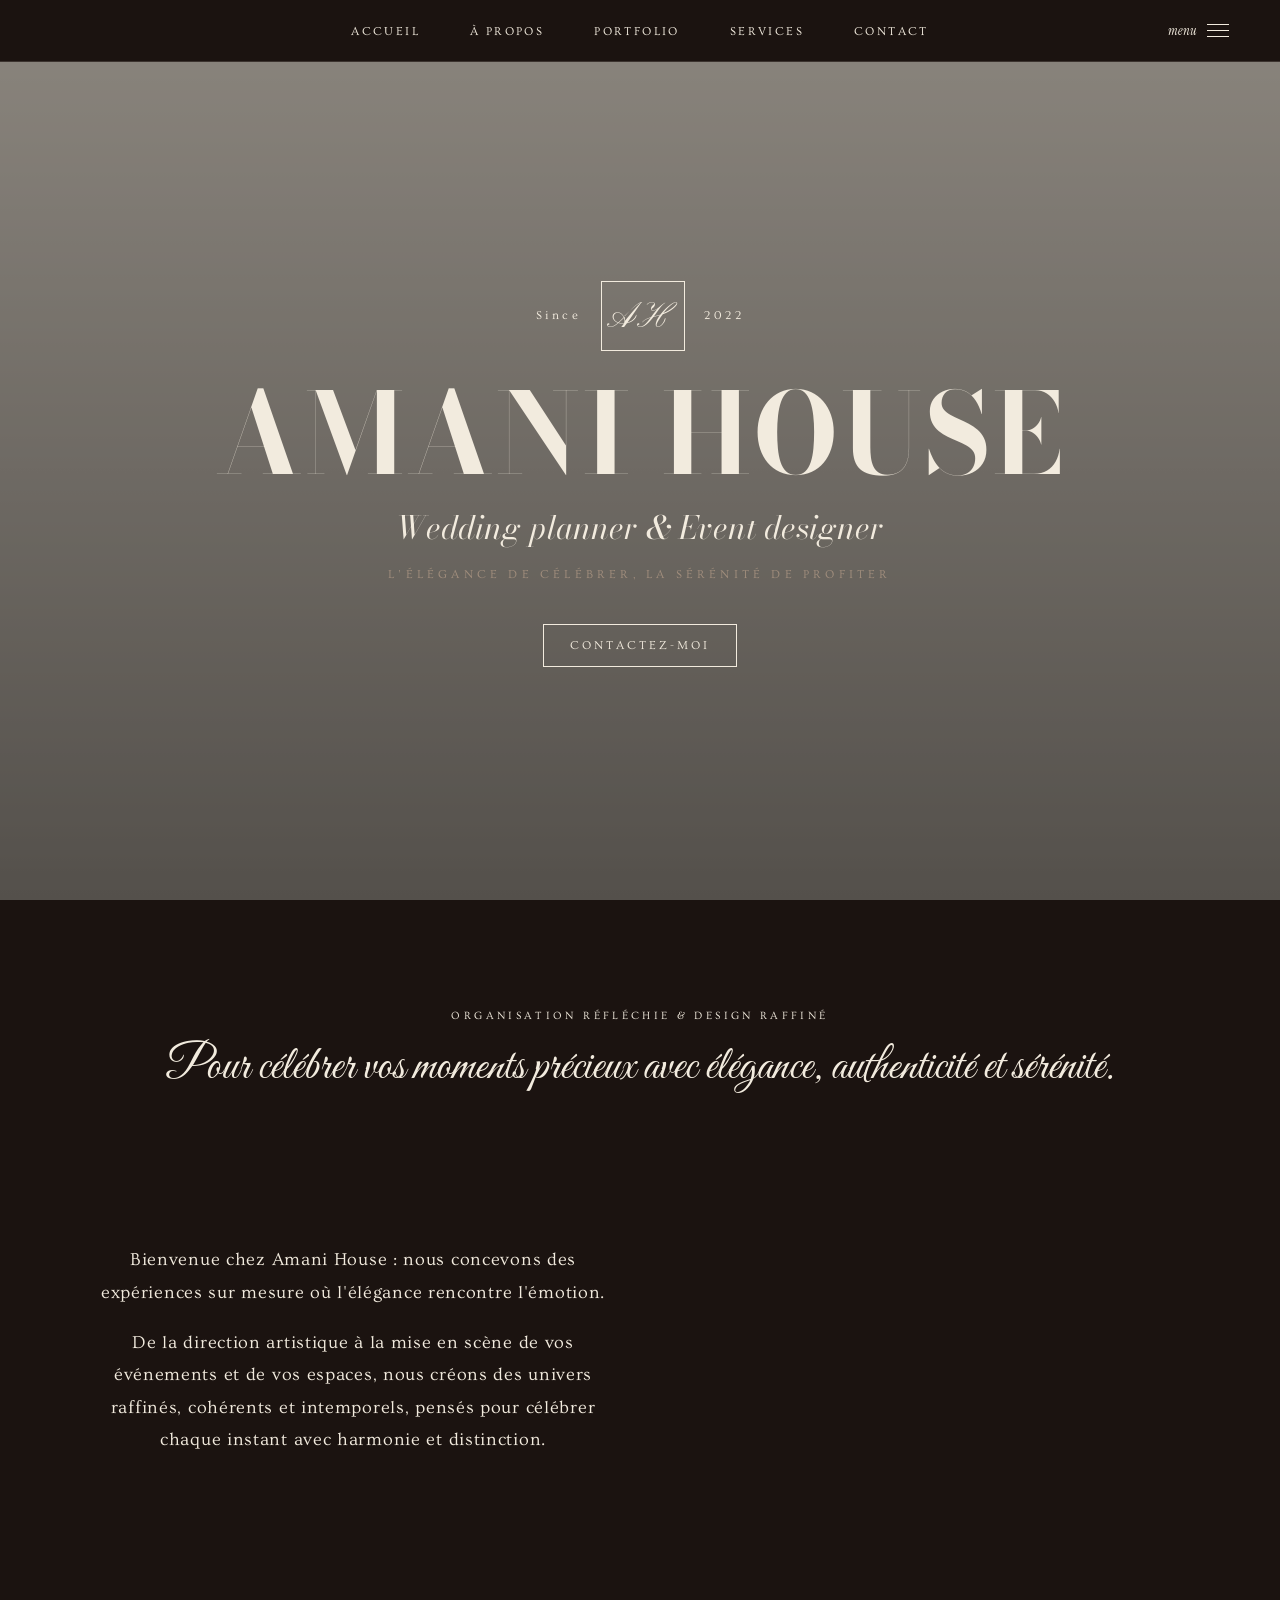
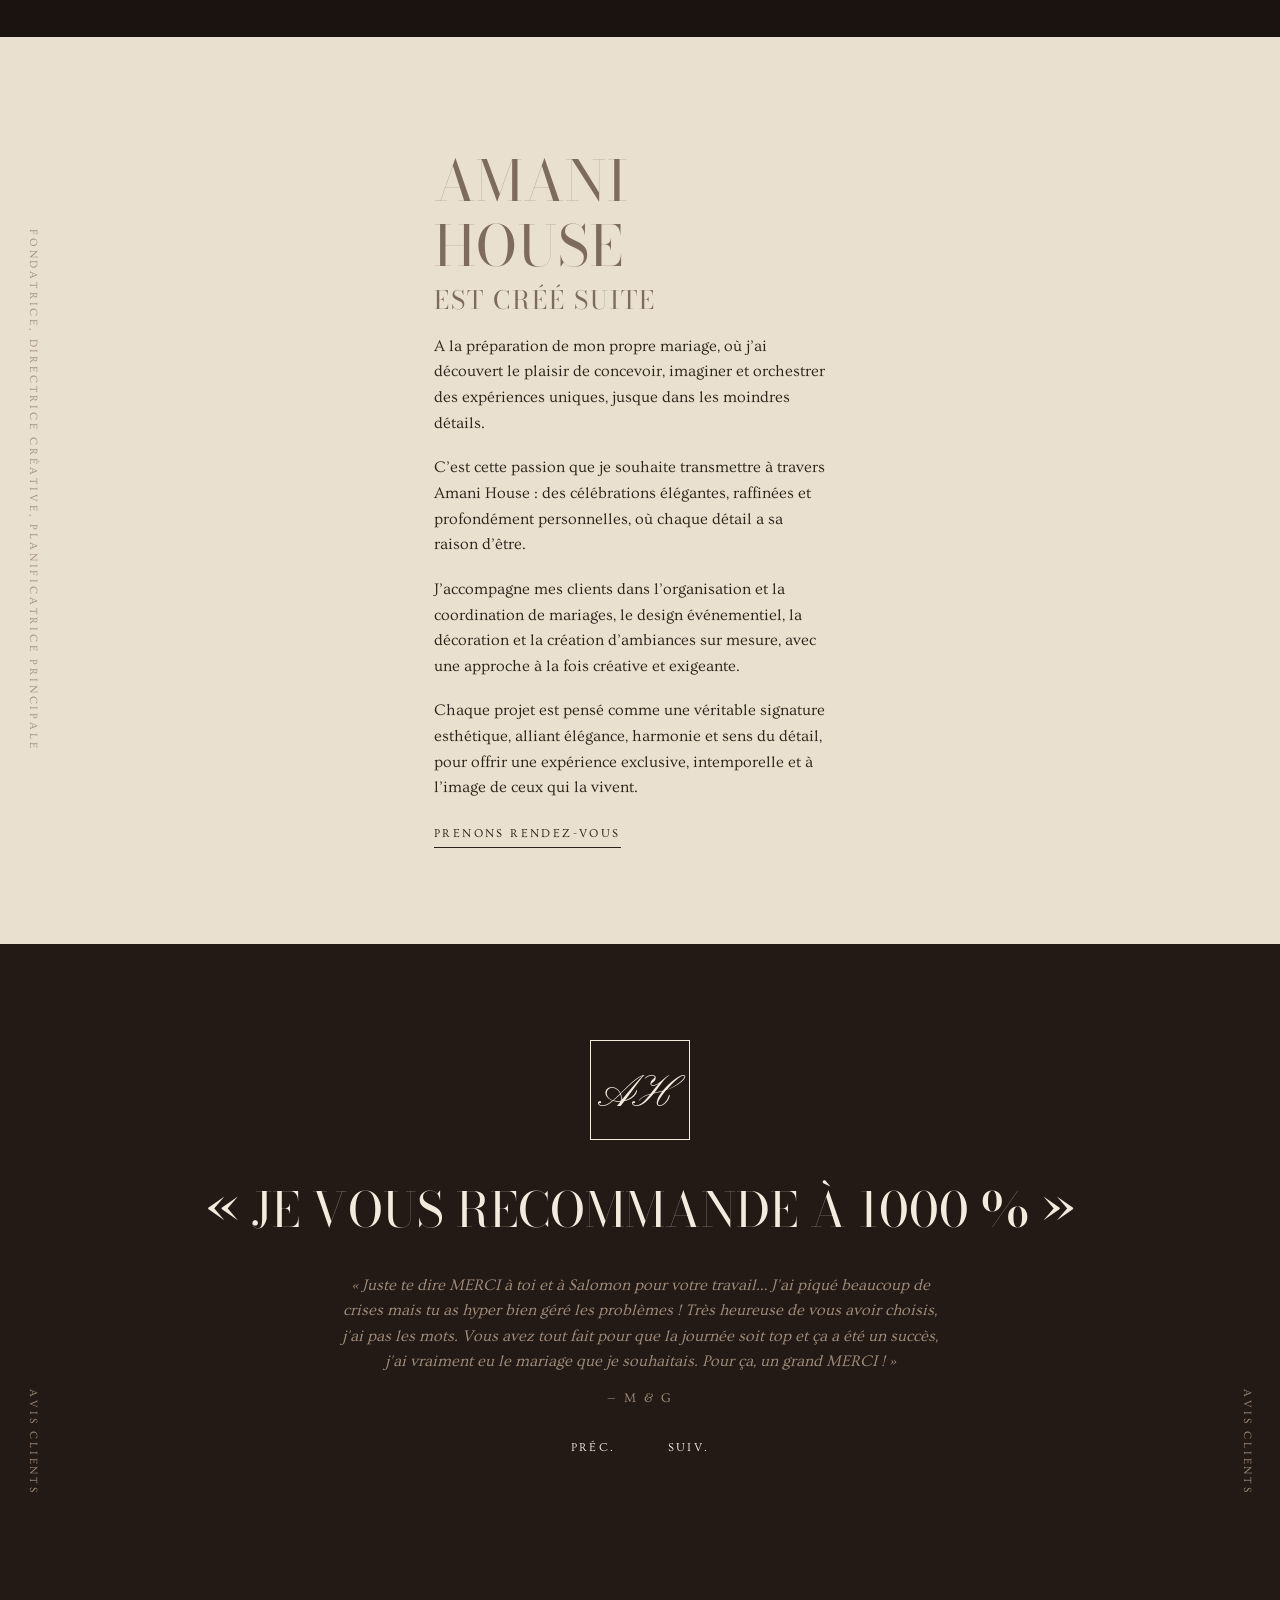
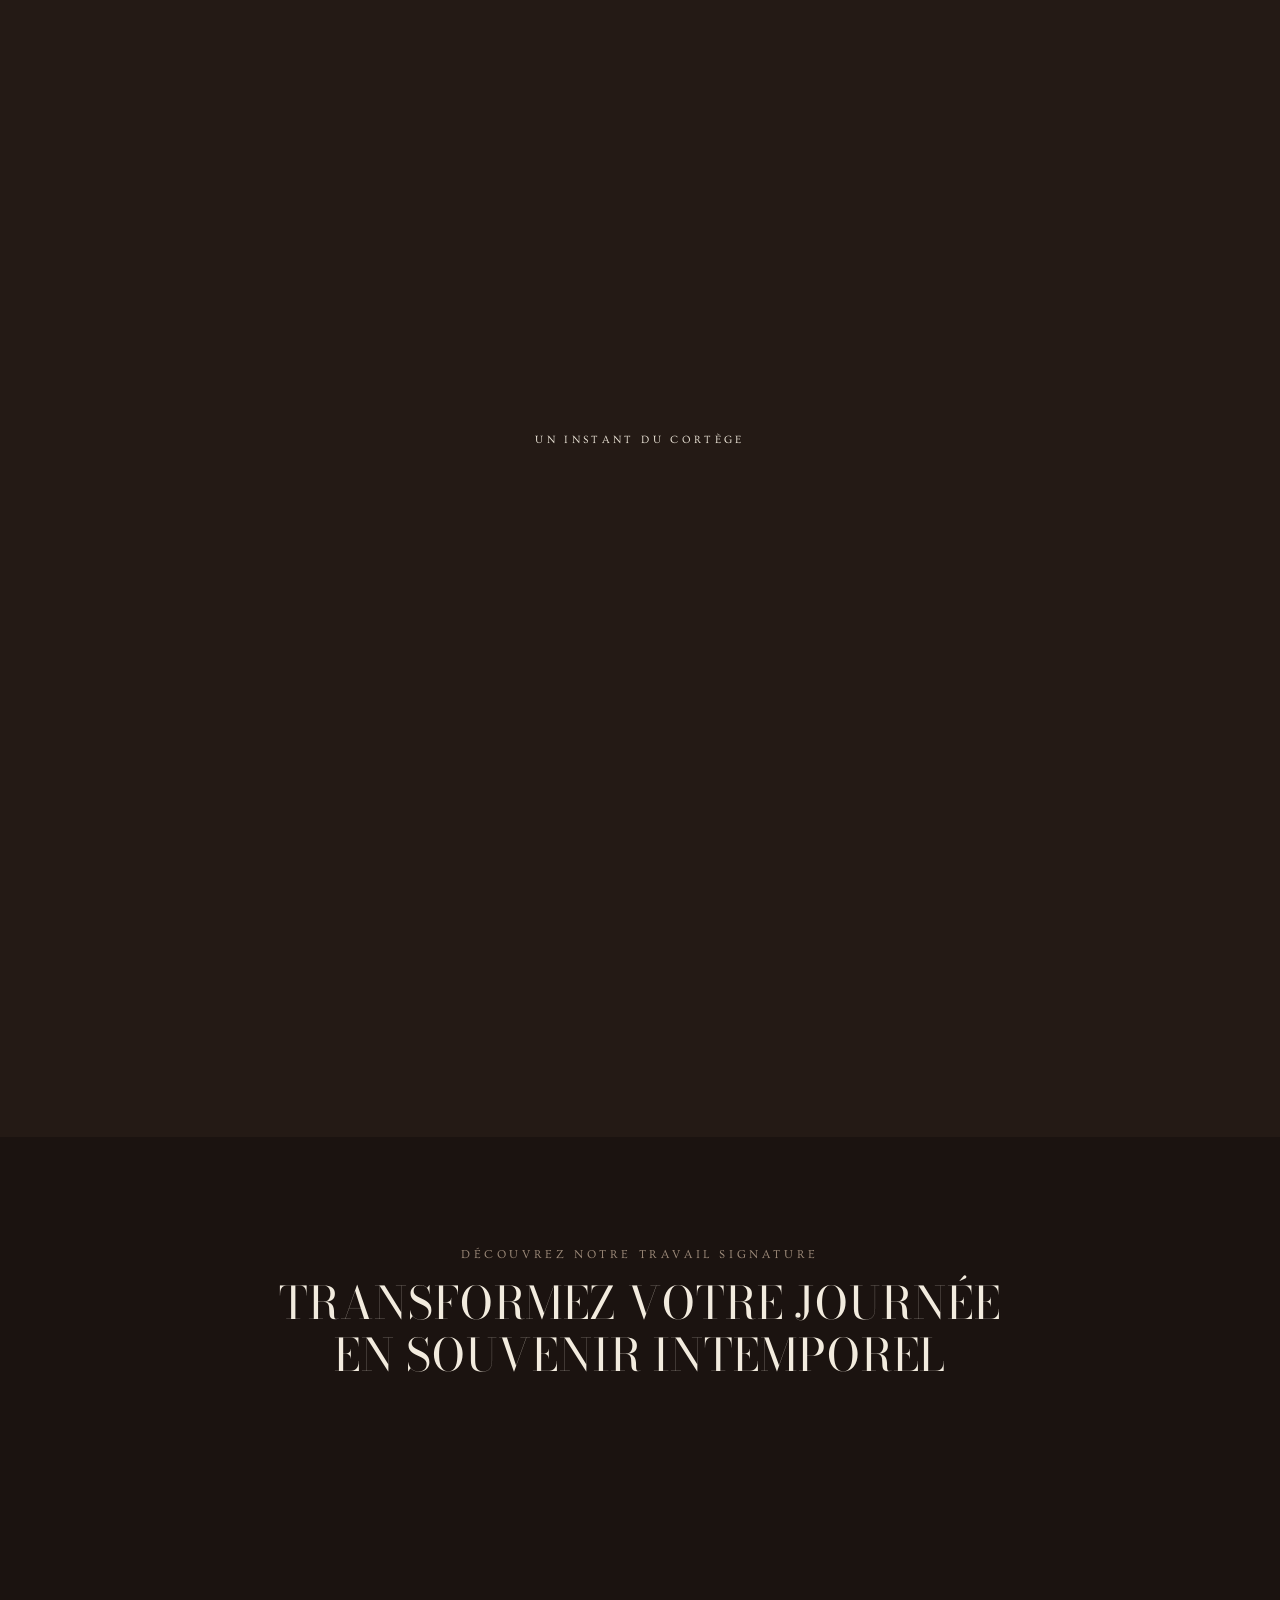
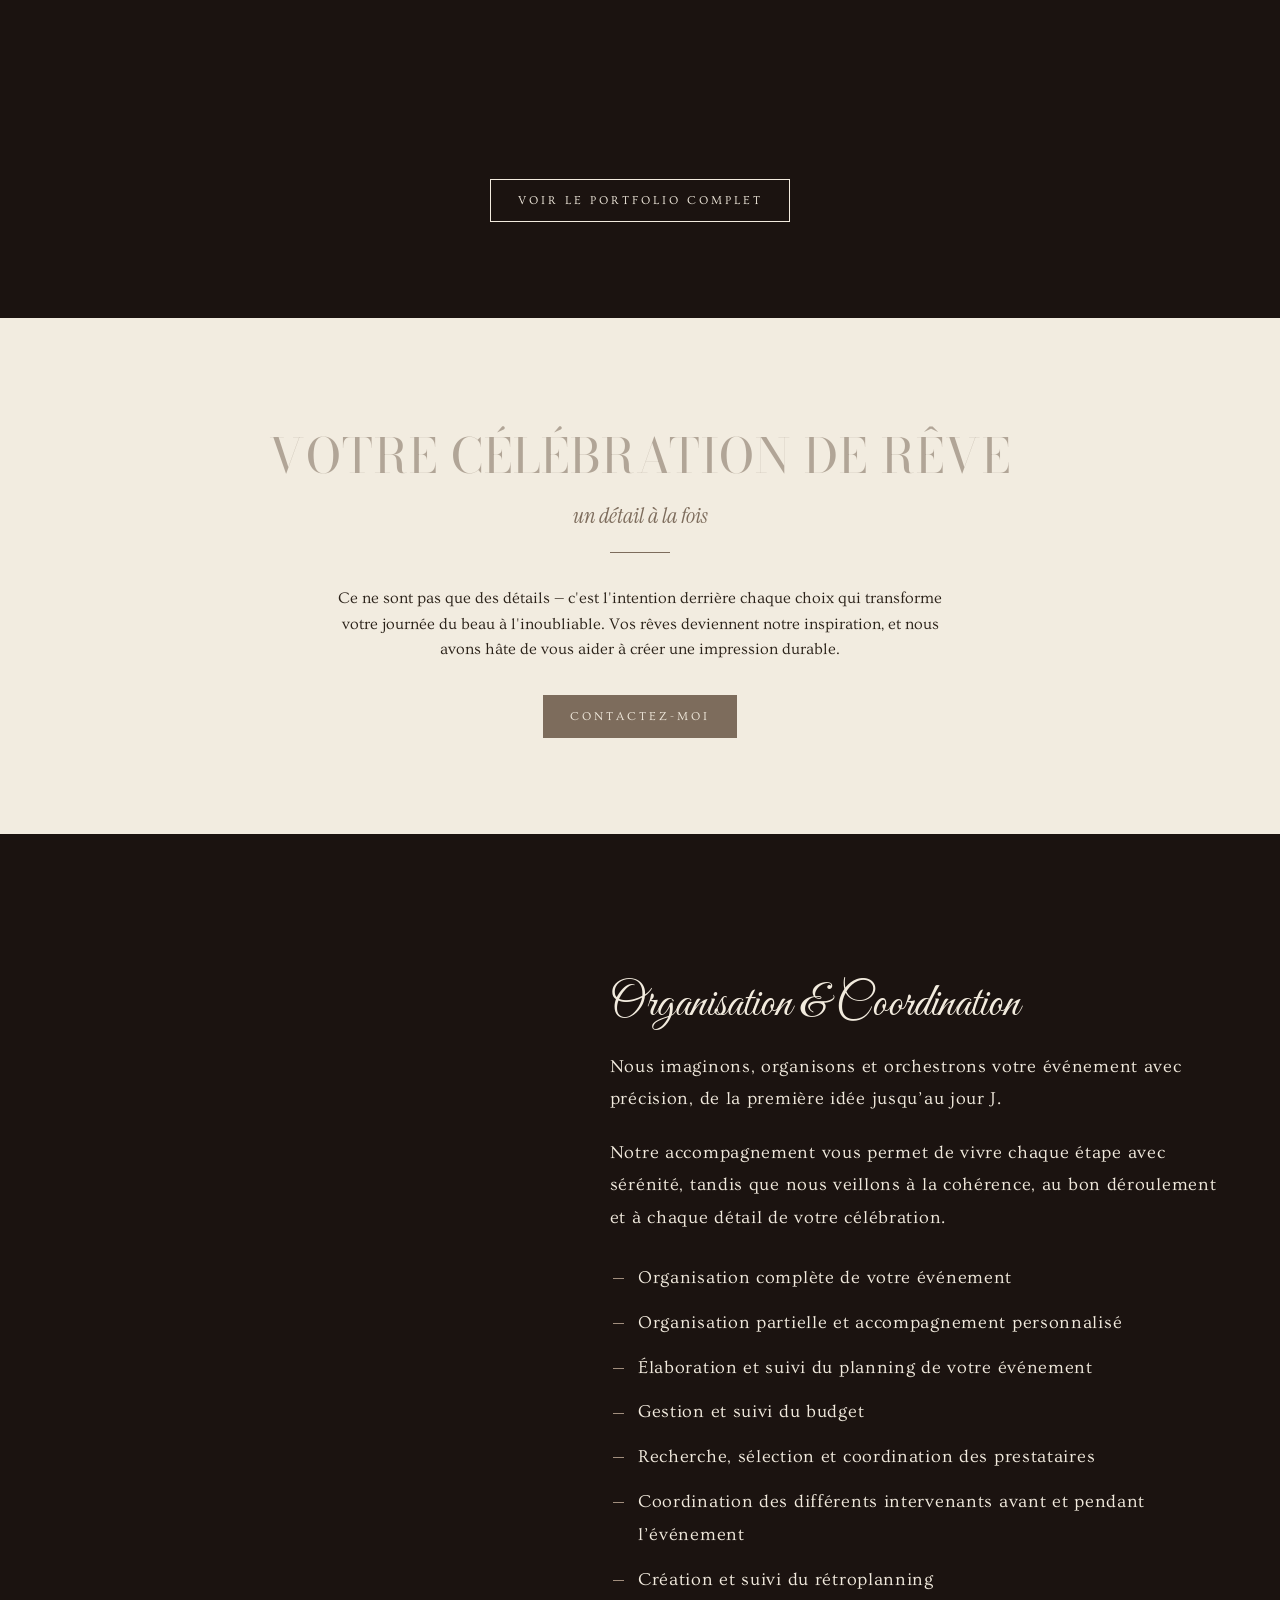
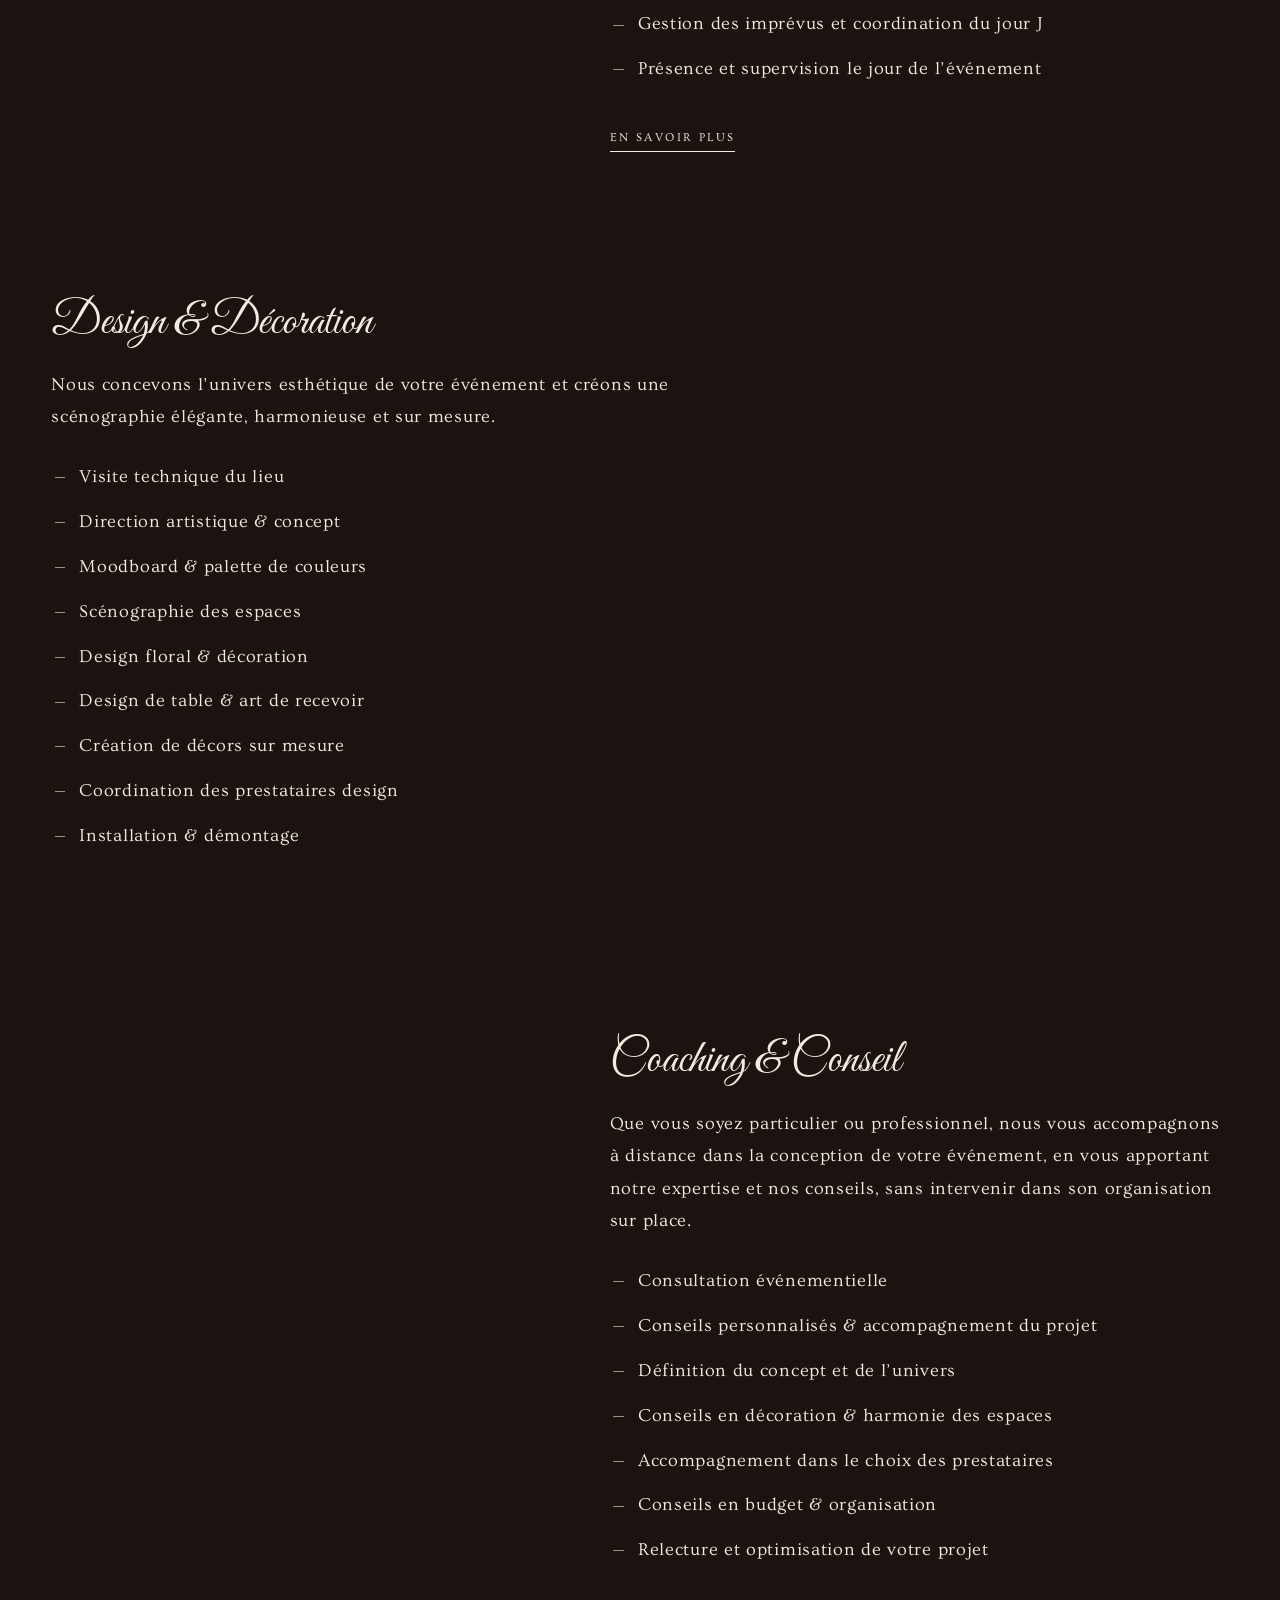
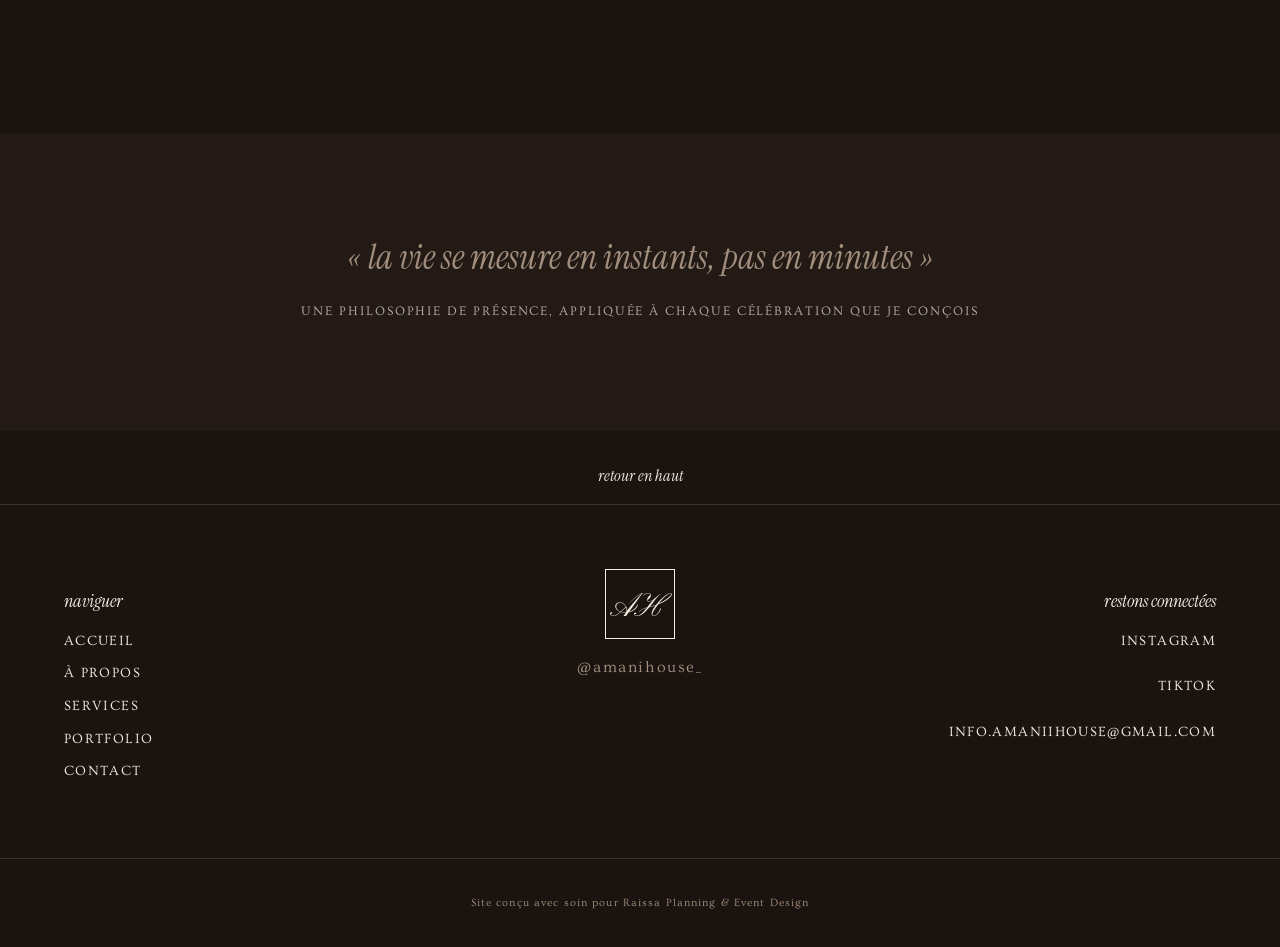
==== index.html @ 17a379ad "Add real client testimonials, update contact email and socials, hide newsletter - Add M & G, T & W a" ====
<!DOCTYPE html>
<html lang="fr">
<head>
<meta charset="UTF-8" />
<meta name="viewport" content="width=device-width, initial-scale=1.0" />
<title>Raissa — Planification & Design d'Événements</title>
<meta name="description" content="Raissa Planning & Event Design — planification de mariages sincère, raffinée et intentionnelle." />
<link rel="preconnect" href="https://fonts.googleapis.com">
<link rel="preconnect" href="https://fonts.gstatic.com" crossorigin>
<link href="https://fonts.googleapis.com/css2?family=Bodoni+Moda:ital,opsz,wght@0,6..96,400;0,6..96,500;1,6..96,400&family=Ovo&family=Instrument+Serif:ital@0;1&family=Pinyon+Script&family=Great+Vibes&family=Montserrat:wght@300;400&display=swap" rel="stylesheet">
<link rel="stylesheet" href="css/style.css?v=25" />
</head>
<body>

<!-- ===== NAVIGATION ===== -->
<header class="site-header">
  <nav class="nav-wrap">
    <ul class="nav-links">
      <li><a href="#accueil">Accueil</a></li>
      <li><a href="#a-propos">À propos</a></li>
      <li><a href="#portfolio">Portfolio</a></li>
      <li><a href="#services">Services</a></li>
      <!-- <li><a href="#blog">Blog</a></li> -->
      <li><a href="contact.html">Contact</a></li>
    </ul>
    <button class="menu-toggle" aria-label="Ouvrir le menu" aria-expanded="false">
      <span>menu</span>
      <svg width="22" height="14" viewBox="0 0 22 14" aria-hidden="true"><line x1="0" y1="1" x2="22" y2="1" stroke="currentColor"/><line x1="0" y1="7" x2="22" y2="7" stroke="currentColor"/><line x1="0" y1="13" x2="22" y2="13" stroke="currentColor"/></svg>
    </button>
  </nav>
</header>

<!-- ===== HERO ===== -->
<section id="accueil" class="hero">
  <!-- Remplacer chaque slide par une vraie photo : background sur .hero-slide dans style.css -->
  <div class="hero-slides">
    <div class="hero-slide is-active has-photo" style="background-image:url('images/amani-93.jpg')"></div>
    <div class="hero-slide has-photo" style="background-image:url('images/amani-39.jpg')"></div>
    <div class="hero-slide has-photo" style="background-image:url('images/amani-96.jpg')"></div>
    <div class="hero-slide has-photo" style="background-image:url('images/amani-142.jpg')"></div>
    <div class="hero-slide has-photo" style="background-image:url('images/amani-171.jpg')"></div>
    <div class="hero-slide has-photo" style="background-image:url('images/amani-250.jpg')"></div>
    <div class="hero-slide has-photo" style="background-image:url('images/amani-197.jpg')"></div>
    <div class="hero-slide has-photo" style="background-image:url('images/amani-269.jpg')"></div>
    <div class="hero-slide has-photo" style="background-image:url('images/amani-200.jpg')"></div>
  </div>
  <div class="hero-overlay"></div>
  <div class="hero-content">
    <div class="hero-estd">
      <span>Since</span>
      <div class="monogram">AH</div>
      <span>2022</span>
    </div>
    <h1 class="hero-title">Amani House</h1>
    <p class="hero-subtitle">Wedding planner & Event designer</p>
    <p class="hero-tagline">L’élégance de célébrer, la sérénité de profiter</p>
    <a href="contact.html" class="btn btn-outline">Contactez-moi</a>
  </div>
</section>

<!-- ===== DEFINITION / INTRO ===== -->
<section class="intro-dark">
  <div class="intro-text-block">
    <p class="eyebrow eyebrow-ivory">Organisation réfléchie & design raffiné</p>
    <h2 class="serif-heading">Pour célébrer vos moments précieux avec élégance, authenticité et sérénité.</h2>
  </div>

  <div class="intro-columns">
    <div class="intro-quote">
      <p>Bienvenue chez Amani House : nous concevons des expériences sur mesure où l'élégance rencontre l'émotion.</p>
      <p>De la direction artistique à la mise en scène de vos événements et de vos espaces, nous créons des univers raffinés, cohérents et intemporels, pensés pour célébrer chaque instant avec harmonie et distinction.</p>
    </div>
    <div class="intro-photo arch-photo has-photo" style="background-image:url('images/amani-203.jpg')"></div>
  </div>
</section>

<!-- ===== ABOUT ===== -->
<section id="a-propos" class="about-cream">
  <div class="about-photo-wrap">
    <span class="vertical-label">Fondatrice, Directrice Créative, Planificatrice Principale</span>
    <div class="about-photo arch-photo has-photo" style="background-image:url('images/amani-242.jpg')"></div>
  </div>

  <div class="about-text">
    <h2 class="serif-heading">Amani House <span class="heading-small">est créé suite</span></h2>
    <p class="about-body">
      A la préparation de mon propre mariage, où j’ai découvert le plaisir de concevoir,
      imaginer et orchestrer des expériences uniques, jusque dans les moindres détails.
    </p>
    <p class="about-body">
      C’est cette passion que je souhaite transmettre à travers Amani House : des célébrations élégantes,
      raffinées et profondément personnelles, où chaque détail a sa raison d’être.
    </p>
    <p class="about-body">
      J’accompagne mes clients dans l’organisation et la coordination de mariages, le design événementiel,
      la décoration et la création d’ambiances sur mesure, avec une approche à la fois créative et exigeante.
    </p>
    <p class="about-body">
      Chaque projet est pensé comme une véritable signature esthétique, alliant élégance, harmonie et sens du
      détail, pour offrir une expérience exclusive, intemporelle et à l’image de ceux qui la vivent.
    </p>
    <a href="contact.html" class="link-underline">Prenons rendez-vous</a>
  </div>

  <div class="about-photo-2 arch-photo has-photo" style="background-image:url('images/amani-262.jpg')"></div>
</section>

<!-- ===== TESTIMONIALS ===== -->
<section class="testimonials">
  <span class="vertical-label side-left">Avis Clients</span>
  <span class="vertical-label side-right">Avis Clients</span>

  <div class="monogram monogram-lg">AH</div>

  <blockquote class="testimonial-feature" id="testimonial-quote">
    « Je vous recommande à 1000 % »
  </blockquote>
  <p class="testimonial-body" id="testimonial-body">
    « Juste te dire MERCI à toi et à Salomon pour votre travail… J'ai piqué beaucoup de crises mais tu as hyper bien géré les problèmes ! Très heureuse de vous avoir choisis, j'ai pas les mots. Vous avez tout fait pour que la journée soit top et ça a été un succès, j'ai vraiment eu le mariage que je souhaitais. Pour ça, un grand MERCI ! »
  </p>
  <p class="testimonial-author" id="testimonial-author">— M &amp; G</p>

  <div class="testimonial-nav">
    <button type="button" data-dir="-1">Préc.</button>
    <button type="button" data-dir="1">Suiv.</button>
  </div>

  <div class="testimonial-photos">
    <div class="arch-photo peek-photo has-photo" style="background-image:url('images/bridesmaids.jpg')"></div>
    <div class="arch-photo peek-photo peek-center has-photo" style="background-image:url('images/bride-mirror.jpg');background-position:center 25%;"></div>
    <div class="arch-photo peek-photo has-photo" style="background-image:url('images/groomsmen.jpg?v=2');background-position:center 55%;"></div>
  </div>
  <div class="testimonial-dots" aria-hidden="true"><span></span><span class="is-active"></span><span></span></div>
</section>

<!-- ===== VIDEO MOMENT ===== -->
<section class="video-moment">
  <p class="eyebrow center eyebrow-ivory">un instant du cortège</p>
  <div class="video-frame">
    <video autoplay muted loop playsinline>
      <source src="images/cortege.mp4" type="video/mp4">
    </video>
  </div>
</section>

<!-- ===== PORTFOLIO ===== -->
<section id="portfolio" class="portfolio">
  <p class="eyebrow center">découvrez notre travail signature</p>
  <h2 class="serif-heading center">Transformez votre journée <br>en souvenir intemporel</h2>

  <div class="portfolio-grid">
    <div class="portfolio-item arch-photo has-photo" style="background-image:url('images/amani-278.jpg');background-position:center 85%;"></div>
    <div class="portfolio-item arch-photo has-photo" style="background-image:url('images/amani-146.jpg')"></div>
    <div class="portfolio-item arch-photo has-photo" style="background-image:url('images/amani-177.jpg')"></div>
    <div class="portfolio-item arch-photo has-photo" style="background-image:url('images/amani-219.jpg')"></div>
  </div>

  <a href="#" class="btn btn-outline center-btn">Voir le portfolio complet</a>
</section>

<!-- ===== DREAM CELEBRATION ===== -->
<section class="dream-cream">
  <h2 class="serif-heading center faded">Votre célébration de rêve</h2>
  <p class="script-line">un détail à la fois</p>
  <p class="dream-body">
    Ce ne sont pas que des détails — c'est l'intention derrière chaque choix qui transforme votre journée du
    beau à l'inoubliable. Vos rêves deviennent notre inspiration, et nous avons hâte de vous aider à créer une
    impression durable.
  </p>
  <a href="contact.html" class="btn btn-solid">Contactez-moi</a>
</section>

<!-- ===== SERVICES ===== -->
<section id="services" class="services">
  <div class="service-row">
    <div class="service-photo arch-photo has-photo" style="background-image:url('images/sortie-mairie.jpg');background-size:140% auto;background-position:90% 80%;"></div>
    <div class="service-text">
      <h3 class="serif-heading heading-oneline heading-script">Organisation & Coordination</h3>
      <p>Nous imaginons, organisons et orchestrons votre événement avec précision, de la première idée
      jusqu’au jour J.</p>
      <p>Notre accompagnement vous permet de vivre chaque étape avec sérénité, tandis que nous veillons à la
      cohérence, au bon déroulement et à chaque détail de votre célébration.</p>
      <ul class="service-list">
        <li>Organisation complète de votre événement</li>
        <li>Organisation partielle et accompagnement personnalisé</li>
        <li>Élaboration et suivi du planning de votre événement</li>
        <li>Gestion et suivi du budget</li>
        <li>Recherche, sélection et coordination des prestataires</li>
        <li>Coordination des différents intervenants avant et pendant l’événement</li>
        <li>Création et suivi du rétroplanning</li>
        <li>Gestion des imprévus et coordination du jour J</li>
        <li>Présence et supervision le jour de l’événement</li>
      </ul>
      <a href="contact.html" class="link-underline">En savoir plus</a>
    </div>
  </div>

  <div class="service-row">
    <div class="service-text">
      <h3 class="serif-heading heading-oneline heading-script">Design & Décoration</h3>
      <p>Nous concevons l’univers esthétique de votre événement et créons une scénographie élégante,
      harmonieuse et sur mesure.</p>
      <ul class="service-list">
        <li>Visite technique du lieu</li>
        <li>Direction artistique & concept</li>
        <li>Moodboard & palette de couleurs</li>
        <li>Scénographie des espaces</li>
        <li>Design floral & décoration</li>
        <li>Design de table & art de recevoir</li>
        <li>Création de décors sur mesure</li>
        <li>Coordination des prestataires design</li>
        <li>Installation & démontage</li>
      </ul>
    </div>
    <div class="service-photo arch-photo has-photo" style="background-image:url('images/amani-111.jpg');background-position:center 60%;"></div>
  </div>

  <div class="service-row">
    <div class="service-photo arch-photo has-photo" style="background-image:url('images/amani-162.jpg');background-position:center 62%;"></div>
    <div class="service-text">
      <h3 class="serif-heading heading-oneline heading-script">Coaching & Conseil</h3>
      <p>Que vous soyez particulier ou professionnel, nous vous accompagnons à distance dans la conception de
      votre événement, en vous apportant notre expertise et nos conseils, sans intervenir dans son
      organisation sur place.</p>
      <ul class="service-list">
        <li>Consultation événementielle</li>
        <li>Conseils personnalisés & accompagnement du projet</li>
        <li>Définition du concept et de l’univers</li>
        <li>Conseils en décoration & harmonie des espaces</li>
        <li>Accompagnement dans le choix des prestataires</li>
        <li>Conseils en budget & organisation</li>
        <li>Relecture et optimisation de votre projet</li>
      </ul>
    </div>
  </div>
</section>

<!-- ===== PHILOSOPHY ===== -->
<section class="philosophy">
  <p class="philosophy-quote">« la vie se mesure en instants, pas en minutes »</p>
  <p class="philosophy-sub">une philosophie de présence, appliquée à chaque célébration que je conçois</p>
</section>

<!-- ===== BLOG TEASER (masque pour l'instant, a reactiver plus tard) =====
<section id="blog" class="blog-teaser">
  <p class="eyebrow center">la lettre de raissa</p>
  <h2 class="serif-heading center">Inspirations, conseils & coulisses</h2>
  <p class="dream-body">
    Inscrivez-vous pour recevoir de l'inspiration, des conseils de planification et de design, des astuces pour
    les mariées, et bien plus encore.
  </p>
  <form class="newsletter-form" action="#" method="post">
    <input type="email" name="email" placeholder="Votre adresse e-mail" required />
    <button type="submit" class="btn btn-solid">S'inscrire</button>
  </form>
</section>
-->

<!-- ===== CONTACT / FOOTER ===== -->
<footer id="contact" class="site-footer">
  <a href="#accueil" class="back-to-top">retour en haut</a>

  <div class="footer-grid">
    <div class="footer-col">
      <p class="footer-title">naviguer</p>
      <ul>
        <li><a href="#accueil">Accueil</a></li>
        <li><a href="#a-propos">À propos</a></li>
        <li><a href="#services">Services</a></li>
        <li><a href="#portfolio">Portfolio</a></li>
        <!-- <li><a href="#blog">Blog</a></li> -->
        <li><a href="contact.html">Contact</a></li>
      </ul>
    </div>

    <div class="footer-col footer-center">
      <div class="monogram">AH</div>
      <p class="footer-handle">@amanihouse_</p>
    </div>

    <div class="footer-col footer-right">
      <p class="footer-title">restons connectées</p>
      <ul class="social-list">
        <li><a href="https://www.instagram.com/amanihouse_/" target="_blank" rel="noopener" aria-label="Instagram">Instagram</a></li>
        <li><a href="https://www.tiktok.com/@amanihouse" target="_blank" rel="noopener" aria-label="TikTok">TikTok</a></li>
        <li><a href="mailto:info.amaniihouse@gmail.com" aria-label="Email">info.amaniihouse@gmail.com</a></li>
      </ul>
    </div>
  </div>

  <div class="footer-bottom">
    <p>Site conçu avec soin pour Raissa Planning & Event Design</p>
  </div>
</footer>

<script src="js/script.js?v=22"></script>
</body>
</html>
---- css/style.css ----
/* =========================================================
   RAISSA — Planning & Event Design
   Palette : brun espresso profond + ivoire chaud + taupe doré
   ========================================================= */

:root {
  --dark: #1b1310;
  --dark-2: #241a15;
  --cream: #f2ece0;
  --cream-2: #e9e0cf;
  --ivory: #f2ebde;
  --taupe: #a18e7d;
  --taupe-dark: #7d6c5c;
  --text-dark: #2a2118;

  --font-display: "Bodoni Moda", "Playfair Display", serif;
  --font-body: "Ovo", serif;
  --font-accent: "Instrument Serif", serif;
  --font-script: "Pinyon Script", "Snell Roundhand", cursive;
  /* Gotham (police payante) : Montserrat est l'equivalent libre le plus proche */
  /* Dream Avenue (police payante) : Great Vibes est la calligraphie libre la plus proche */
  --font-dream: "Dream Avenue", "Great Vibes", cursive;
  --font-sans: "Gotham", "Montserrat", "Helvetica Neue", Arial, sans-serif;
}

* { box-sizing: border-box; }

html {
  scroll-behavior: smooth;
  -webkit-text-size-adjust: 100%;
  overflow-x: hidden; /* fallback */
  overflow-x: clip;
}

body {
  margin: 0;
  overflow-x: hidden; /* fallback */
  overflow-x: clip;
  width: 100%;
  font-family: var(--font-body);
  color: var(--text-dark);
  background: var(--cream);
  line-height: 1.6;
}

img { max-width: 100%; display: block; }

a { color: inherit; text-decoration: none; }

.eyebrow {
  font-family: var(--font-body);
  font-size: 0.75rem;
  letter-spacing: 0.3em;
  text-transform: uppercase;
  color: var(--taupe);
}
.eyebrow.center { text-align: center; }

.serif-heading {
  font-family: var(--font-display);
  font-weight: 400;
  letter-spacing: 0.02em;
  text-transform: uppercase;
  line-height: 1.15;
  margin: 0.3em 0;
}
.serif-heading.center { text-align: center; }
.serif-heading.faded { color: var(--taupe-dark); opacity: 0.55; }

.script-line {
  font-family: var(--font-accent);
  font-style: italic;
  text-align: center;
  font-size: 1.4rem;
  color: var(--taupe-dark);
  margin: 0.2em 0 1.5em;
  position: relative;
}
.script-line::after {
  content: "";
  display: block;
  width: 60px;
  height: 1px;
  background: var(--taupe-dark);
  margin: 0.8em auto 0;
}

.monogram {
  width: 70px;
  height: 70px;
  border: 1px solid var(--ivory);
  display: flex;
  align-items: center;
  justify-content: center;
  /* monogramme calligraphie "a l'anglaise", identique partout */
  font-family: var(--font-script);
  font-style: normal;
  font-size: 2rem;
  white-space: nowrap;
  /* la boucle du H deborde a droite et le script est haut : on recentre le dessin des lettres */
  padding: 0.26em 0.28em 0 0;
  color: var(--ivory);
  margin: 0 auto;
}
.monogram-lg { width: 100px; height: 100px; font-size: 2.8rem; }

.vertical-label {
  writing-mode: vertical-rl;
  font-size: 0.7rem;
  letter-spacing: 0.25em;
  text-transform: uppercase;
  color: var(--taupe);
  white-space: nowrap;
}

.btn {
  display: inline-block;
  padding: 0.9em 2.2em;
  font-size: 0.75rem;
  letter-spacing: 0.25em;
  text-transform: uppercase;
  border: 1px solid currentColor;
  font-family: var(--font-body);
  transition: all 0.3s ease;
}
.btn-outline {
  color: var(--ivory);
  border-color: var(--ivory);
  background: transparent;
}
.btn-outline:hover { background: var(--ivory); color: var(--dark); }

.btn-solid {
  background: var(--taupe-dark);
  color: var(--ivory);
  border-color: var(--taupe-dark);
}
.btn-solid:hover { background: var(--dark); border-color: var(--dark); }

.center-btn { display: table; margin: 2.5em auto 0; }

.link-underline {
  display: inline-block;
  font-size: 0.75rem;
  letter-spacing: 0.2em;
  text-transform: uppercase;
  border-bottom: 1px solid currentColor;
  padding-bottom: 0.3em;
}

/* ---------- Placeholder photo blocks ---------- */
.arch-photo, .about-photo, .portfolio-item, .service-photo {
  background: linear-gradient(160deg, #8f8a7c 0%, #5f5b4f 60%, #3a372e 100%);
  position: relative;
  display: flex;
  align-items: flex-end;
  justify-content: center;
  color: rgba(255,255,255,0.75);
  font-family: var(--font-body);
  font-size: 0.75rem;
  letter-spacing: 0.15em;
  text-transform: uppercase;
  overflow: hidden;
}
.arch-photo::before, .about-photo::before, .portfolio-item::before {
  content: attr(data-label);
  padding: 1em;
  opacity: 0.8;
}
/* Arche parfaite : un rayon volontairement plus grand que la largeur
   se fait automatiquement ramener a largeur/2 par le navigateur (regle
   CSS de "corner overlap"), ce qui produit un demi-cercle exact. */
.arch-photo {
  border-radius: 999px 999px 0 0;
}

.arch-photo.has-photo, .about-photo.has-photo, .portfolio-item.has-photo, .service-photo.has-photo {
  background-size: cover;
  background-position: center;
}
.arch-photo.has-photo::before, .about-photo.has-photo::before, .portfolio-item.has-photo::before, .service-photo.has-photo::before {
  content: none;
}

/* ---------- Header / Nav ---------- */
.site-header {
  position: fixed;
  top: 0; left: 0; right: 0;
  z-index: 100;
  background: var(--dark);
  border-bottom: 1px solid rgba(242,235,222,0.15);
}
.nav-wrap {
  width: 100%;
  display: flex;
  align-items: center;
  justify-content: center;
  padding: 1.1rem 0;
  position: relative;
}
.nav-links {
  list-style: none;
  display: flex;
  gap: 50px;
  margin: 0;
  padding: 0;
}
.nav-links a {
  font-size: 0.75rem;
  letter-spacing: 0.2em;
  text-transform: uppercase;
  color: var(--ivory);
}
.menu-toggle {
  position: absolute;
  right: 45px;
  top: 50%;
  transform: translateY(-50%);
  background: none;
  border: none;
  color: var(--ivory);
  display: flex;
  align-items: center;
  gap: 0.6rem;
  font-family: var(--font-accent);
  font-style: italic;
  cursor: pointer;
}

/* ---------- Hero ---------- */
.hero {
  min-height: 100vh;
  display: flex;
  align-items: center;
  justify-content: center;
  position: relative;
  text-align: center;
  padding: 6rem 1.5rem 3rem;
  overflow: hidden;
}

/* Carrousel de fond : chaque slide s'estompe (opacite) pour laisser
   apparaitre une nouvelle couleur/photo, defilement automatique en JS. */
.hero-slides { position: absolute; inset: 0; z-index: 0; }
.hero-slide {
  position: absolute;
  inset: 0;
  opacity: 0;
  transition: opacity 1.6s ease;
  display: flex;
  align-items: flex-end;
  justify-content: center;
  color: rgba(255,255,255,0.6);
  font-family: var(--font-body);
  font-size: 0.75rem;
  letter-spacing: 0.15em;
  text-transform: uppercase;
}
.hero-slide::before { content: attr(data-label); padding: 2rem; opacity: 0.7; }
.hero-slide.is-active { opacity: 1; }
.hero-slide:nth-child(1) { background: linear-gradient(160deg, #4a4436 0%, #241f18 55%, #17110d 100%); }
.hero-slide:nth-child(2) { background: linear-gradient(160deg, #4a3a36 0%, #241a18 55%, #170d0d 100%); }
.hero-slide:nth-child(3) { background: linear-gradient(160deg, #364a3f 0%, #182420 55%, #0d1712 100%); }
.hero-slide:nth-child(4) { background: linear-gradient(160deg, #3a3a4a 0%, #1a1a24 55%, #0d0d17 100%); }
.hero-slide.has-photo {
  background-size: cover;
  background-position: center;
}
.hero-slide.has-photo::before { content: none; }
.hero-slide.has-photo::after {
  content: '';
  position: absolute;
  inset: 0;
  background: linear-gradient(180deg, rgba(0,0,0,0.15) 0%, rgba(0,0,0,0.5) 100%);
}

.hero-overlay {
  position: absolute;
  inset: 0;
  z-index: 1;
  background: rgba(15, 10, 8, 0.35);
}
.hero-content { position: relative; z-index: 2; max-width: 1000px; }
.hero-estd {
  display: flex;
  align-items: center;
  justify-content: center;
  gap: 1.2rem;
  color: var(--ivory);
  font-size: 0.75rem;
  letter-spacing: 0.3em;
  margin-bottom: 1.5rem;
}
.hero-estd .monogram {
  margin: 0;
  width: 84px;
  font-size: 2.1rem;
}
.hero-title {
  font-family: var(--font-display);
  /* "Amani House" toujours sur une seule ligne : la taille suit la largeur de l'ecran */
  font-size: clamp(2rem, 10.5vw, 7rem);
  white-space: nowrap;
  color: var(--ivory);
  margin: 0;
  text-transform: uppercase;
  letter-spacing: 0.02em;
  line-height: 1.05;
}
.hero-subtitle {
  font-family: var(--font-display);
  font-style: italic;
  font-size: clamp(1.3rem, 3vw, 2rem);
  color: var(--ivory);
  margin: 0.3em 0;
}
.hero-tagline {
  font-size: 0.75rem;
  letter-spacing: 0.35em;
  text-transform: uppercase;
  color: var(--taupe);
  margin-bottom: 2.5rem;
}

/* ---------- Intro / Definition ---------- */
.intro-dark {
  background: var(--dark);
  color: var(--ivory);
  padding: 6rem 1.5rem;
  position: relative;
  overflow: hidden;
}

.eyebrow-ivory { color: var(--ivory); font-size: 0.7rem; }

.intro-text-block { position: relative; z-index: 1; text-align: center; max-width: 1000px; margin: 0 auto 4rem; }
.intro-text-block .serif-heading {
  color: var(--ivory);
  font-family: var(--font-dream);
  text-transform: none;
  letter-spacing: 0;
  line-height: 1.25;
  /* une seule ligne sur ordinateur/tablette : la taille suit la largeur de l'ecran */
  white-space: nowrap;
  font-size: clamp(1.2rem, 3.6vw, 3rem);
}
.intro-columns {
  position: relative;
  z-index: 1;
  max-width: 1100px;
  margin: 0 auto;
  display: grid;
  grid-template-columns: 1fr 1fr;
  gap: 3rem;
  align-items: center;
}
.intro-quote p {
  /* meme police que le sur-titre "Organisation reflechie & design raffine" */
  font-family: var(--font-body);
  font-size: 1.1rem;
  letter-spacing: 0.04em;
  line-height: 1.85;
  text-align: center;
}
.intro-photo { height: 380px; }

/* ---------- About ---------- */
.about-cream {
  background: var(--cream-2);
  padding: 6rem 1.5rem;
  display: grid;
  grid-template-columns: auto 1fr 380px;
  gap: 3rem;
  max-width: 1300px;
  margin: 0 auto;
  align-items: center;
}
.about-photo-wrap { display: flex; align-items: center; gap: 1.5rem; }
.about-photo { width: 320px; max-width: 100%; height: 400px; }
.about-text { max-width: 480px; }
.about-text .serif-heading { font-size: clamp(2.2rem, 5vw, 3.5rem); color: var(--taupe-dark); }
.about-text .heading-small { display: block; font-size: 0.45em; letter-spacing: 0.08em; margin-top: 0.3em; }
.about-body { margin: 1.2em 0; }
.about-photo-2 { width: 100%; height: 460px; align-self: stretch; }

/* ---------- Testimonials ---------- */
.testimonials {
  background: var(--dark-2);
  color: var(--ivory);
  padding: 6rem 1.5rem;
  text-align: center;
  position: relative;
}
.side-left { position: absolute; left: 1.5rem; top: 50%; transform: translateY(-50%); }
.side-right { position: absolute; right: 1.5rem; top: 50%; transform: translateY(-50%); }
.testimonial-feature {
  font-family: var(--font-display);
  font-size: clamp(1.8rem, 4vw, 3rem);
  max-width: 900px;
  margin: 2rem auto 1.5rem;
  text-transform: uppercase;
}
.testimonial-body { max-width: 600px; margin: 0 auto 0.5em; font-style: italic; color: var(--taupe); }
.testimonial-author { letter-spacing: 0.2em; text-transform: uppercase; font-size: 0.8rem; color: var(--taupe); margin-bottom: 2rem; }

.testimonial-nav { display: flex; justify-content: center; gap: 2.5rem; margin-bottom: 3rem; }
.testimonial-nav button {
  background: none;
  border: none;
  color: var(--ivory);
  font-family: var(--font-body);
  font-size: 0.75rem;
  letter-spacing: 0.2em;
  text-transform: uppercase;
  cursor: pointer;
  border-bottom: 1px solid transparent;
}
.testimonial-nav button:hover { border-bottom-color: var(--taupe); }

/* Rangee de 3 photos en arche, celle du centre plus grande et surelevee
   ("peek carousel") comme dans l'original. */
.testimonial-photos {
  position: relative;
  max-width: 1100px;
  margin: 0 auto;
  display: flex;
  align-items: flex-end;
  justify-content: center;
  gap: 1.5rem;
}
.peek-photo { flex: 1 1 0; height: 260px; max-width: 320px; }
.peek-photo.peek-center { height: 340px; max-width: 380px; z-index: 2; }
.testimonial-dots { display: none; }

/* ---------- Video Moment ---------- */
.video-moment {
  background: var(--dark-2);
  padding: 5rem 1.5rem 6rem;
  text-align: center;
}
.video-frame {
  width: 320px;
  max-width: 100%;
  height: 560px;
  margin: 2rem auto 0;
  border-radius: 999px 999px 0 0;
  overflow: hidden;
}
.video-frame video {
  width: 100%;
  height: 100%;
  object-fit: cover;
  display: block;
}

/* ---------- Portfolio ---------- */
.portfolio { background: var(--dark); color: var(--ivory); padding: 6rem 1.5rem; }
.portfolio .serif-heading { font-size: clamp(1.8rem, 4vw, 2.8rem); color: var(--ivory); }
.portfolio-grid {
  max-width: 1200px;
  margin: 3rem auto 0;
  display: grid;
  grid-template-columns: repeat(4, 1fr);
  gap: 1.2rem;
}
.portfolio-item { height: 320px; }

/* ---------- Dream Celebration ---------- */
.dream-cream {
  background: var(--cream);
  padding: 6rem 1.5rem;
  text-align: center;
}
.dream-cream .serif-heading { font-size: clamp(1.8rem, 5vw, 3rem); }
.dream-body { max-width: 620px; margin: 0 auto 2rem; text-align: center; }
.dream-cream .btn { display: table; margin: 0 auto; }

/* ---------- Services ---------- */
.services { background: var(--dark); padding: 4rem 0; }
.service-row {
  max-width: 1300px;
  margin: 0 auto;
  display: flex;
  align-items: center;
  gap: 4rem;
  padding: 4rem 4vw;
}
.service-photo { flex: 0 0 42%; height: 460px; }
.service-text { flex: 1; color: var(--ivory); }
.service-text .serif-heading { font-size: clamp(1.8rem, 4vw, 2.6rem); color: var(--ivory); }
.service-text .heading-oneline { white-space: nowrap; font-size: clamp(1.1rem, 2.5vw, 2.2rem); }
/* meme ecriture calligraphiee que "Pour celebrer vos moments precieux..." */
.service-text .heading-script {
  font-family: var(--font-dream);
  text-transform: none;
  letter-spacing: 0;
  line-height: 1.25;
  font-size: clamp(1.8rem, 3.6vw, 3.2rem);
}
/* meme ecriture que le texte "Bienvenue chez Amani House..." */
.service-text p,
.service-list li {
  font-family: var(--font-body);
  font-size: 1.1rem;
  letter-spacing: 0.04em;
  line-height: 1.85;
}
.service-text p { margin-bottom: 1.2em; }
.service-list {
  list-style: none;
  margin: 0 0 2em;
  padding: 0;
}
.service-list li {
  padding: 0.35em 0 0.35em 1.6em;
  position: relative;
}
.service-list li::before {
  content: "";
  position: absolute;
  left: 0.2em;
  top: 1.27em; /* milieu de la premiere ligne */
  width: 0.6em;
  height: 1px;
  background: var(--taupe);
}

/* ---------- Philosophy ---------- */
.philosophy {
  background: var(--dark-2);
  color: var(--ivory);
  text-align: center;
  padding: 6rem 1.5rem;
}
.philosophy-quote {
  font-family: var(--font-accent);
  font-style: italic;
  font-size: clamp(1.4rem, 4vw, 2.2rem);
  color: var(--taupe);
  max-width: 700px;
  margin: 0 auto 1rem;
}
.philosophy-sub { font-size: 0.8rem; letter-spacing: 0.15em; text-transform: uppercase; opacity: 0.7; }

/* ---------- Blog / Newsletter ---------- */
.blog-teaser {
  background: var(--cream-2);
  padding: 6rem 1.5rem;
  text-align: center;
}
.blog-teaser .serif-heading { font-size: clamp(1.8rem, 4vw, 2.6rem); }
.newsletter-form {
  display: flex;
  justify-content: center;
  gap: 0.8rem;
  max-width: 480px;
  margin: 2rem auto 0;
  flex-wrap: wrap;
}
.newsletter-form input {
  flex: 1;
  min-width: 220px;
  padding: 0.9em 1.2em;
  border: 1px solid var(--taupe);
  background: transparent;
  font-family: var(--font-body);
}

/* ---------- Footer ---------- */
.site-footer { background: var(--dark); color: var(--ivory); padding-top: 1rem; }
.back-to-top {
  display: block;
  text-align: center;
  font-family: var(--font-accent);
  font-style: italic;
  padding: 1rem;
  border-bottom: 1px solid rgba(242,235,222,0.15);
}
.footer-grid {
  max-width: 1200px;
  margin: 0 auto;
  display: grid;
  grid-template-columns: 1fr auto 1fr;
  gap: 2rem;
  padding: 4rem 1.5rem;
}
.footer-title { font-family: var(--font-accent); font-style: italic; font-size: 1.1rem; margin-bottom: 1rem; }
.footer-col ul { list-style: none; padding: 0; margin: 0; }
.footer-col li { margin-bottom: 0.8em; letter-spacing: 0.1em; font-size: 0.85rem; text-transform: uppercase; }
.footer-center { text-align: center; }
.footer-handle { margin-top: 1rem; color: var(--taupe); letter-spacing: 0.1em; }
.footer-right { text-align: right; }
.social-list { display: flex; flex-direction: column; gap: 0.8em; }
.footer-bottom {
  text-align: center;
  font-size: 0.7rem;
  letter-spacing: 0.1em;
  color: var(--taupe);
  padding: 1.5rem;
  border-top: 1px solid rgba(242,235,222,0.15);
}

/* ---------- Page contact ---------- */
.contact-hero {
  background: var(--dark);
  color: var(--ivory);
  text-align: center;
  padding: 9rem 1.5rem 4.5rem;
}
.contact-title {
  font-family: var(--font-dream);
  font-weight: 400;
  font-size: clamp(3rem, 8vw, 5rem);
  line-height: 1.1;
  margin: 0.2em 0 0.3em;
}
.contact-intro { max-width: 560px; margin: 0 auto; color: var(--cream-2); }

.contact-section { background: var(--cream-2); padding: 4.5rem 1.5rem 6rem; }
.contact-form, .form-success { max-width: 760px; margin: 0 auto; }
.form-row { display: grid; grid-template-columns: 1fr 1fr; gap: 0 2rem; }
.field { display: block; margin: 0 0 1.8rem; border: 0; padding: 0; min-width: 0; }
.field > span, .field legend {
  display: block;
  font-size: 0.7rem;
  letter-spacing: 0.22em;
  text-transform: uppercase;
  color: var(--taupe-dark);
  margin-bottom: 0.6rem;
  padding: 0;
}
.field input, .field select, .field textarea {
  width: 100%;
  font-family: var(--font-body);
  font-size: 1rem; /* 16px minimum : evite le zoom automatique de Safari iOS */
  color: var(--text-dark);
  background: transparent;
  border: 0;
  border-bottom: 1px solid var(--taupe);
  border-radius: 0;
  padding: 0.55rem 0;
  -webkit-appearance: none;
  appearance: none;
}
.field textarea { border: 1px solid var(--taupe); padding: 0.8rem; resize: vertical; }
.field select {
  background-image: linear-gradient(45deg, transparent 50%, var(--taupe-dark) 50%), linear-gradient(135deg, var(--taupe-dark) 50%, transparent 50%);
  background-position: calc(100% - 10px) 55%, calc(100% - 5px) 55%;
  background-size: 5px 5px;
  background-repeat: no-repeat;
  padding-right: 1.5rem;
}
.field input:focus, .field select:focus, .field textarea:focus { outline: none; border-color: var(--dark); }
.field.is-invalid input, .field.is-invalid select, .field.is-invalid textarea { border-color: #a14a3b; }
.field-choices { display: grid; grid-template-columns: 1fr 1fr; gap: 0.7rem 2rem; }
.field-choices legend { grid-column: 1 / -1; }
.choice { display: flex; align-items: center; gap: 0.7rem; cursor: pointer; }
.choice input {
  -webkit-appearance: none;
  appearance: none;
  flex: 0 0 auto;
  width: 16px;
  height: 16px;
  border: 1px solid var(--taupe-dark);
  margin: 0;
  display: grid;
  place-content: center;
}
.choice input:checked { background: var(--taupe-dark); box-shadow: inset 0 0 0 3px var(--cream-2); }
.form-error { color: #a14a3b; font-size: 0.9rem; margin: -0.6rem 0 1.4rem; }
.form-submit { display: block; margin: 0.5rem auto 0; cursor: pointer; }
.form-submit:disabled { opacity: 0.6; cursor: default; }
.form-success { text-align: center; padding: 2rem 0; }
.form-success .script-line { font-size: 2.4rem; }

/* ---------- Responsive ---------- */
@media (max-width: 900px) {
  .intro-columns { grid-template-columns: 1fr; }
  .portfolio-grid { grid-template-columns: repeat(2, 1fr); }
  .footer-grid { grid-template-columns: 1fr; text-align: center; }
  .footer-right { text-align: center; }
  .side-left, .side-right { display: none; }
  .service-row, .service-row.reverse { flex-direction: column; }
  .service-photo { flex-basis: auto; width: 100%; }
  /* Photos des avis : carrousel qu'on fait glisser au doigt */
  .testimonial-photos {
    justify-content: flex-start;
    align-items: stretch;
    gap: 1rem;
    margin: 0 -1.5rem;
    padding: 0 calc(50vw - 130px);
    overflow-x: auto;
    scroll-snap-type: x mandatory;
    -webkit-overflow-scrolling: touch;
    scrollbar-width: none;
  }
  .testimonial-photos::-webkit-scrollbar { display: none; }
  .peek-photo,
  .peek-photo.peek-center {
    flex: 0 0 260px;
    max-width: none;
    height: 340px;
    scroll-snap-align: center;
  }
  .testimonial-dots { display: flex; justify-content: center; gap: 0.6rem; margin-top: 1.4rem; }
  .testimonial-dots span {
    width: 7px;
    height: 7px;
    border-radius: 50%;
    border: 1px solid var(--taupe);
    transition: background 0.3s ease;
  }
  .testimonial-dots span.is-active { background: var(--ivory); border-color: var(--ivory); }

  /* Le libelle vertical provoque un debordement horizontal sur Safari iOS
     (bande blanche a gauche) : on le masque sur mobile. */
  .about-photo-wrap .vertical-label { display: none; }

  /* A propos : une seule colonne centree (flex plutot que grid,
     plus fiable sur Safari iOS) */
  .about-cream {
    display: flex;
    flex-direction: column;
    align-items: center;
    text-align: center;
    gap: 2.5rem;
    padding: 4.5rem 1.5rem;
    width: 100%;
  }
  .about-photo-wrap { width: 100%; justify-content: center; }
  .about-photo,
  .about-photo-2 { width: 100%; max-width: 300px; height: 380px; margin: 0 auto; align-self: center; }
  .about-text { width: 100%; max-width: 340px; margin: 0 auto; }
  .about-text .serif-heading { font-size: 2.2rem; }
  .about-body { font-size: 0.95rem; line-height: 1.7; }

  .intro-photo { width: 100%; max-width: 380px; margin: 0 auto; }

  /* Services : photo toujours au-dessus, texte centre */
  .service-row { gap: 2rem; padding: 3rem 1.5rem; text-align: center; }
  .service-text .heading-oneline { font-size: 4.8vw; }
  .service-text .heading-script { font-size: 8.5vw; }
  .form-row, .field-choices { grid-template-columns: 1fr; }
  .service-list { text-align: left; max-width: 360px; margin-left: auto; margin-right: auto; }
  .service-row .service-photo { order: -1; max-width: 380px; height: 420px; margin: 0 auto; }
}

@media (max-width: 640px) {
  .nav-links { display: none; }
  .nav-links.nav-open {
    display: flex;
    flex-direction: column;
    position: absolute;
    top: 100%;
    left: 0;
    right: 0;
    background: var(--dark);
    padding: 1.5rem;
    gap: 1.2rem;
    align-items: center;
  }
  .menu-toggle { display: flex; right: 1.5rem; }
  .nav-wrap { justify-content: flex-start; min-height: 3.4rem; }

  /* Les <br> des titres creent des coupures bancales sur petit ecran */
  .serif-heading br { display: none; }
  /* sur telephone, la phrase est trop longue pour une ligne : deux lignes equilibrees */
  .intro-text-block .serif-heading { white-space: normal; text-wrap: balance; font-size: 1.9rem; }

  .hero-subtitle { font-size: 1.2rem; }
  .hero-tagline, .eyebrow { letter-spacing: 0.2em; }
  .hero-tagline { max-width: 290px; margin-left: auto; margin-right: auto; line-height: 1.9; text-wrap: balance; }
  /* l'espacement des lettres ajoute un vide apres le dernier caractere :
     on le compense pour un centrage optique exact */
  .hero-tagline, .eyebrow.center, .eyebrow-ivory { padding-left: 0.2em; }
  .btn { padding-left: 2.45em; }

  .footer-handle { font-size: 0.85rem; word-break: break-word; }
}
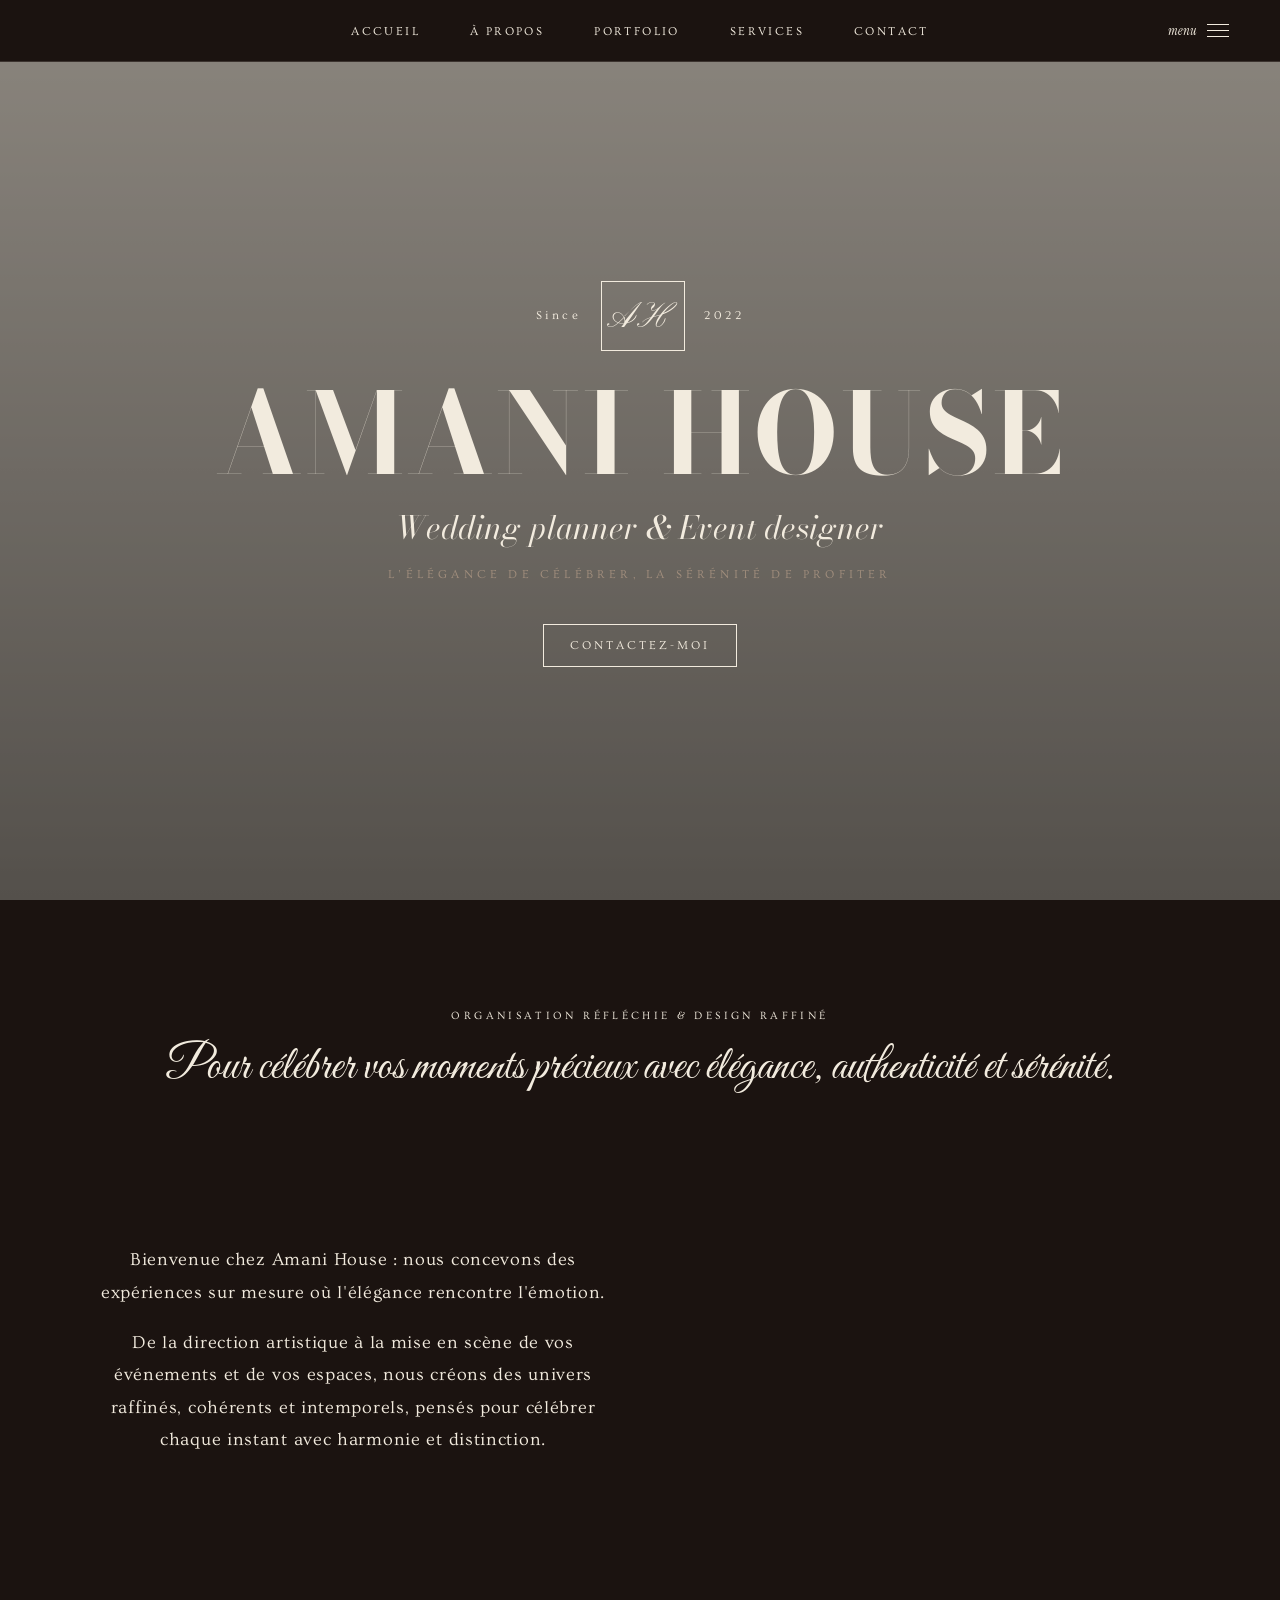
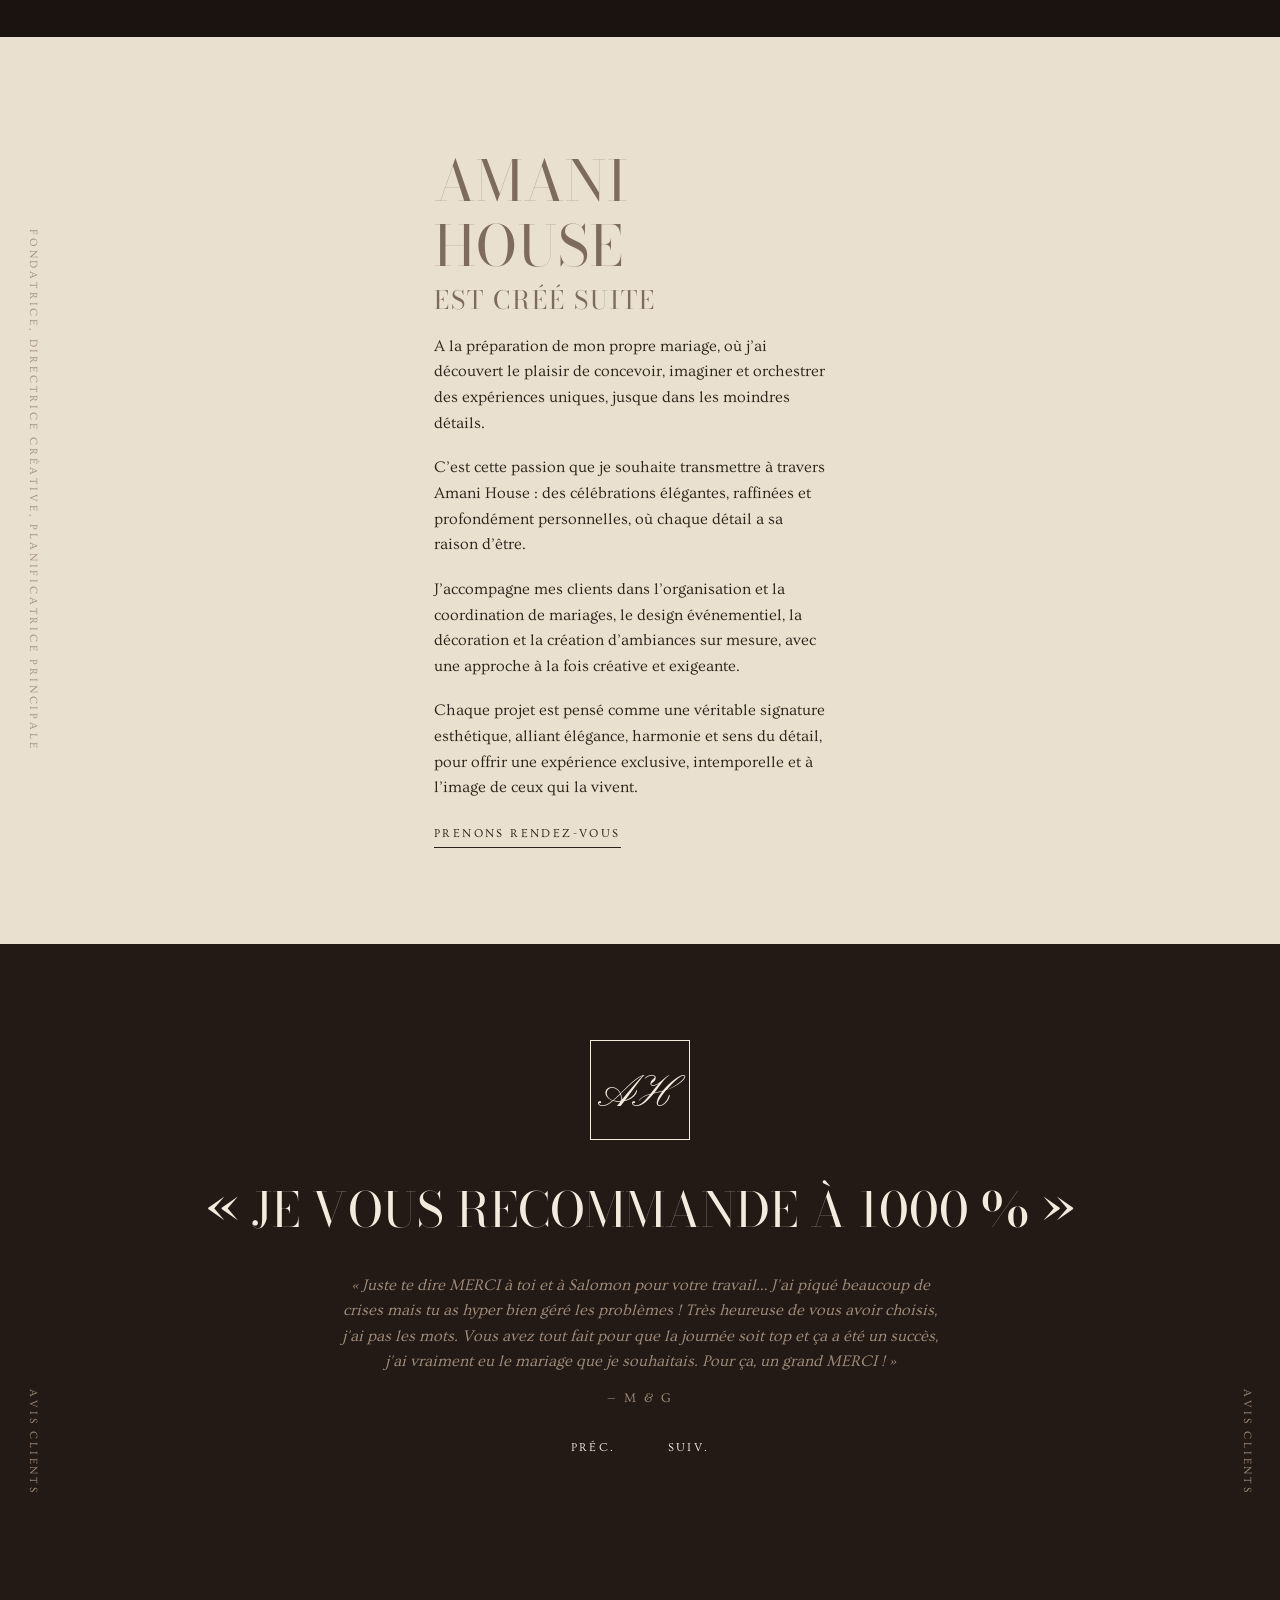
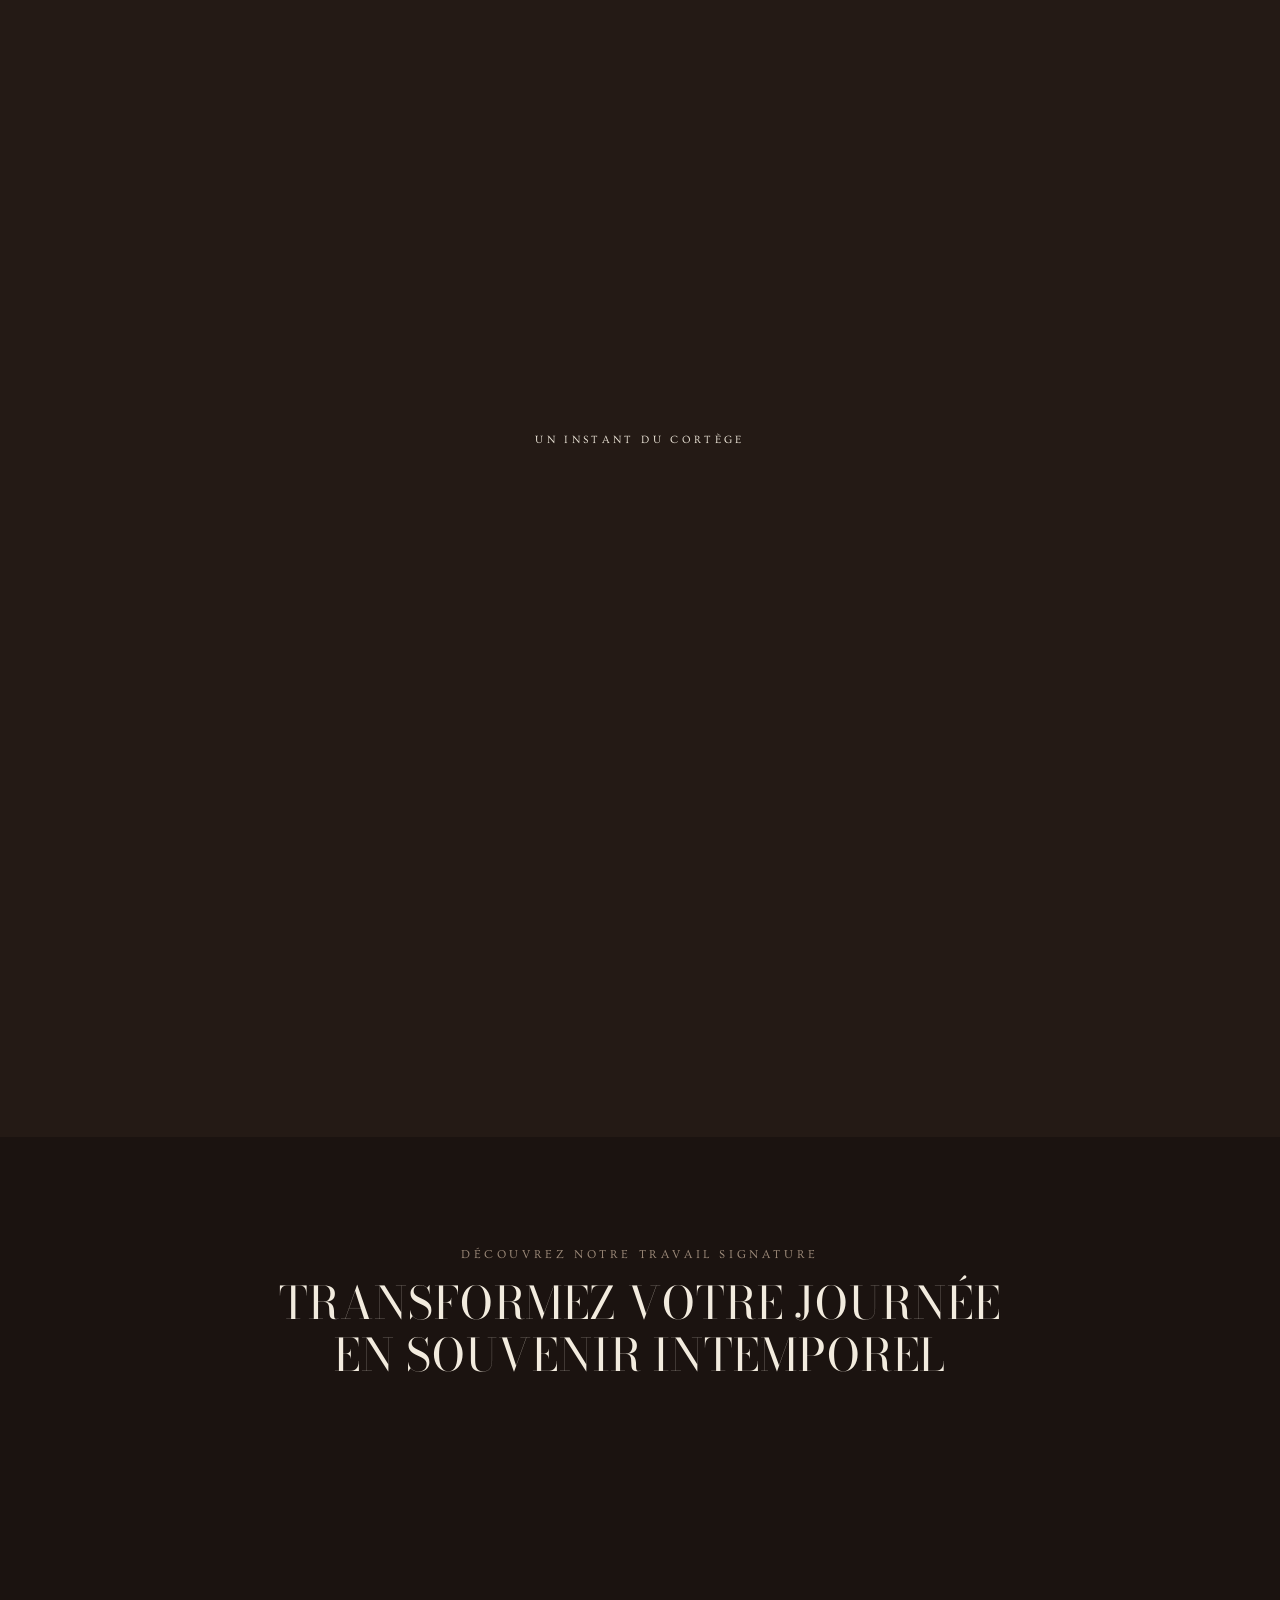
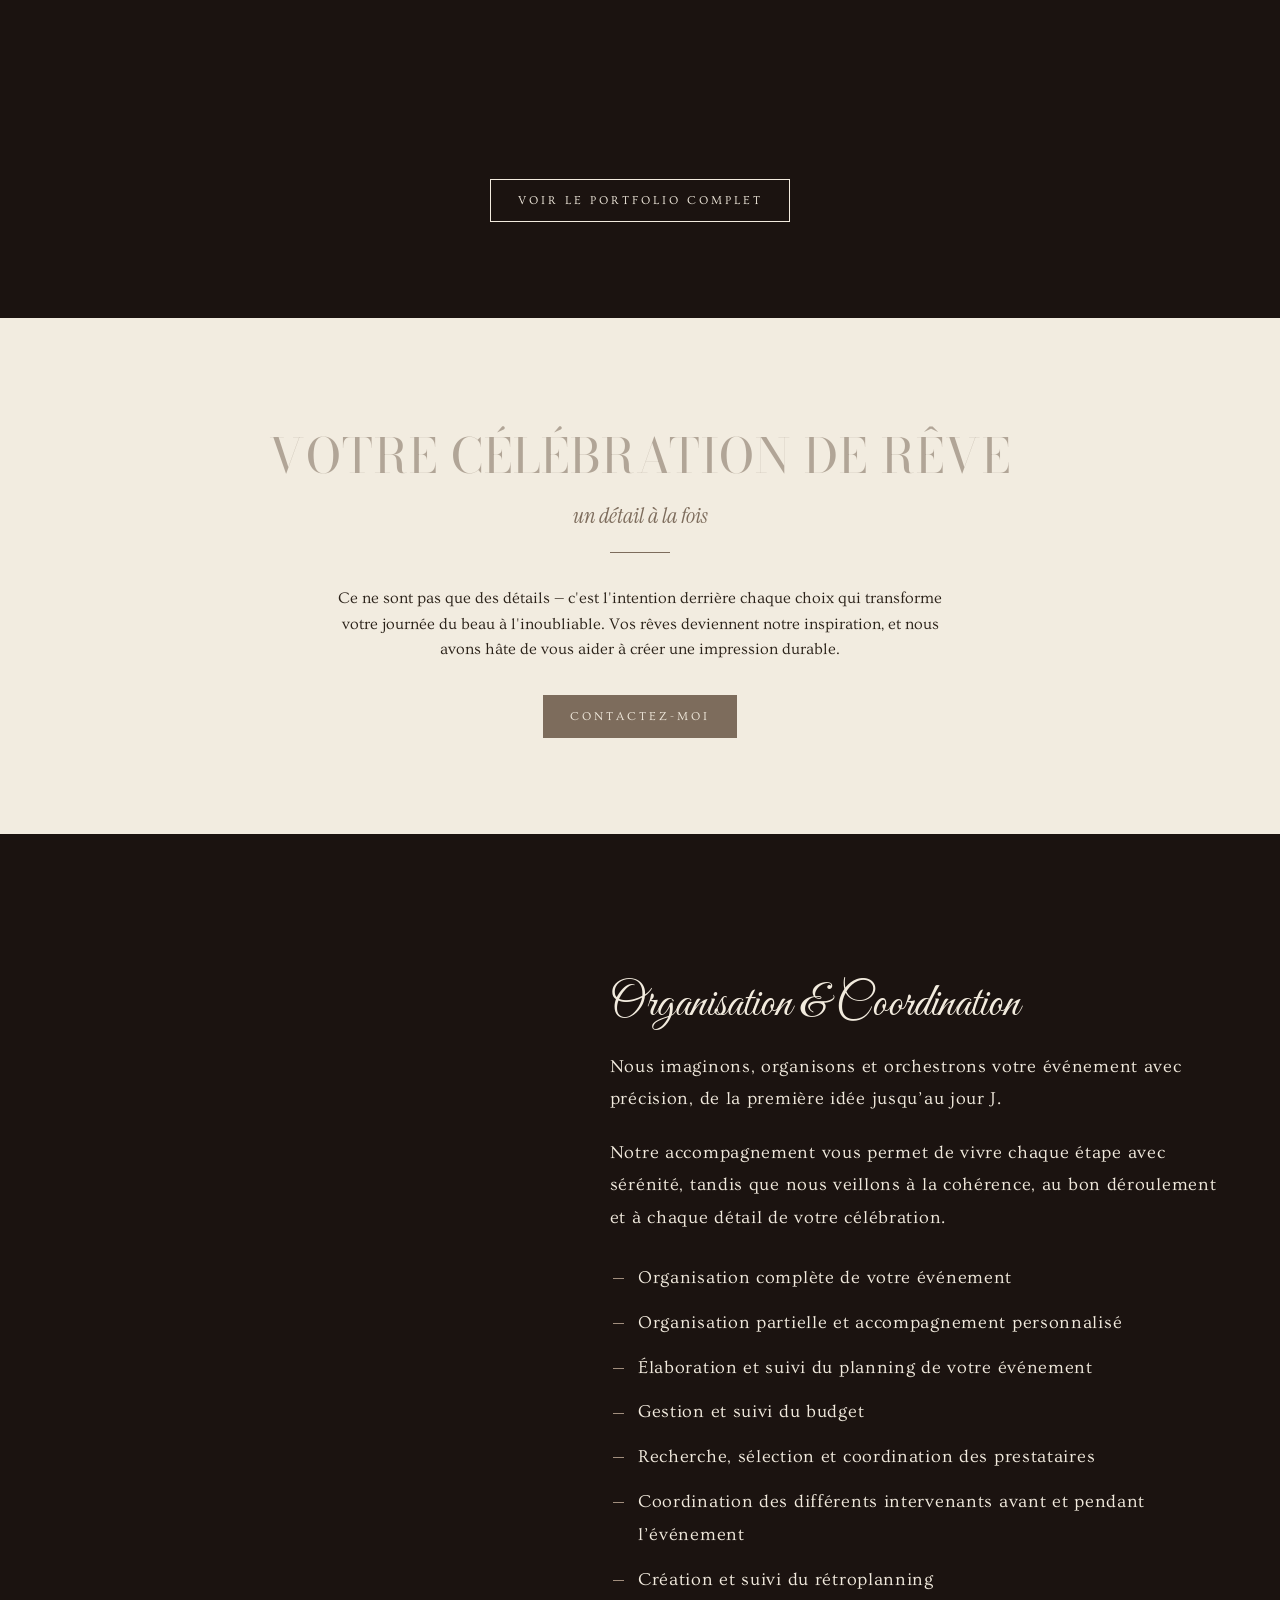
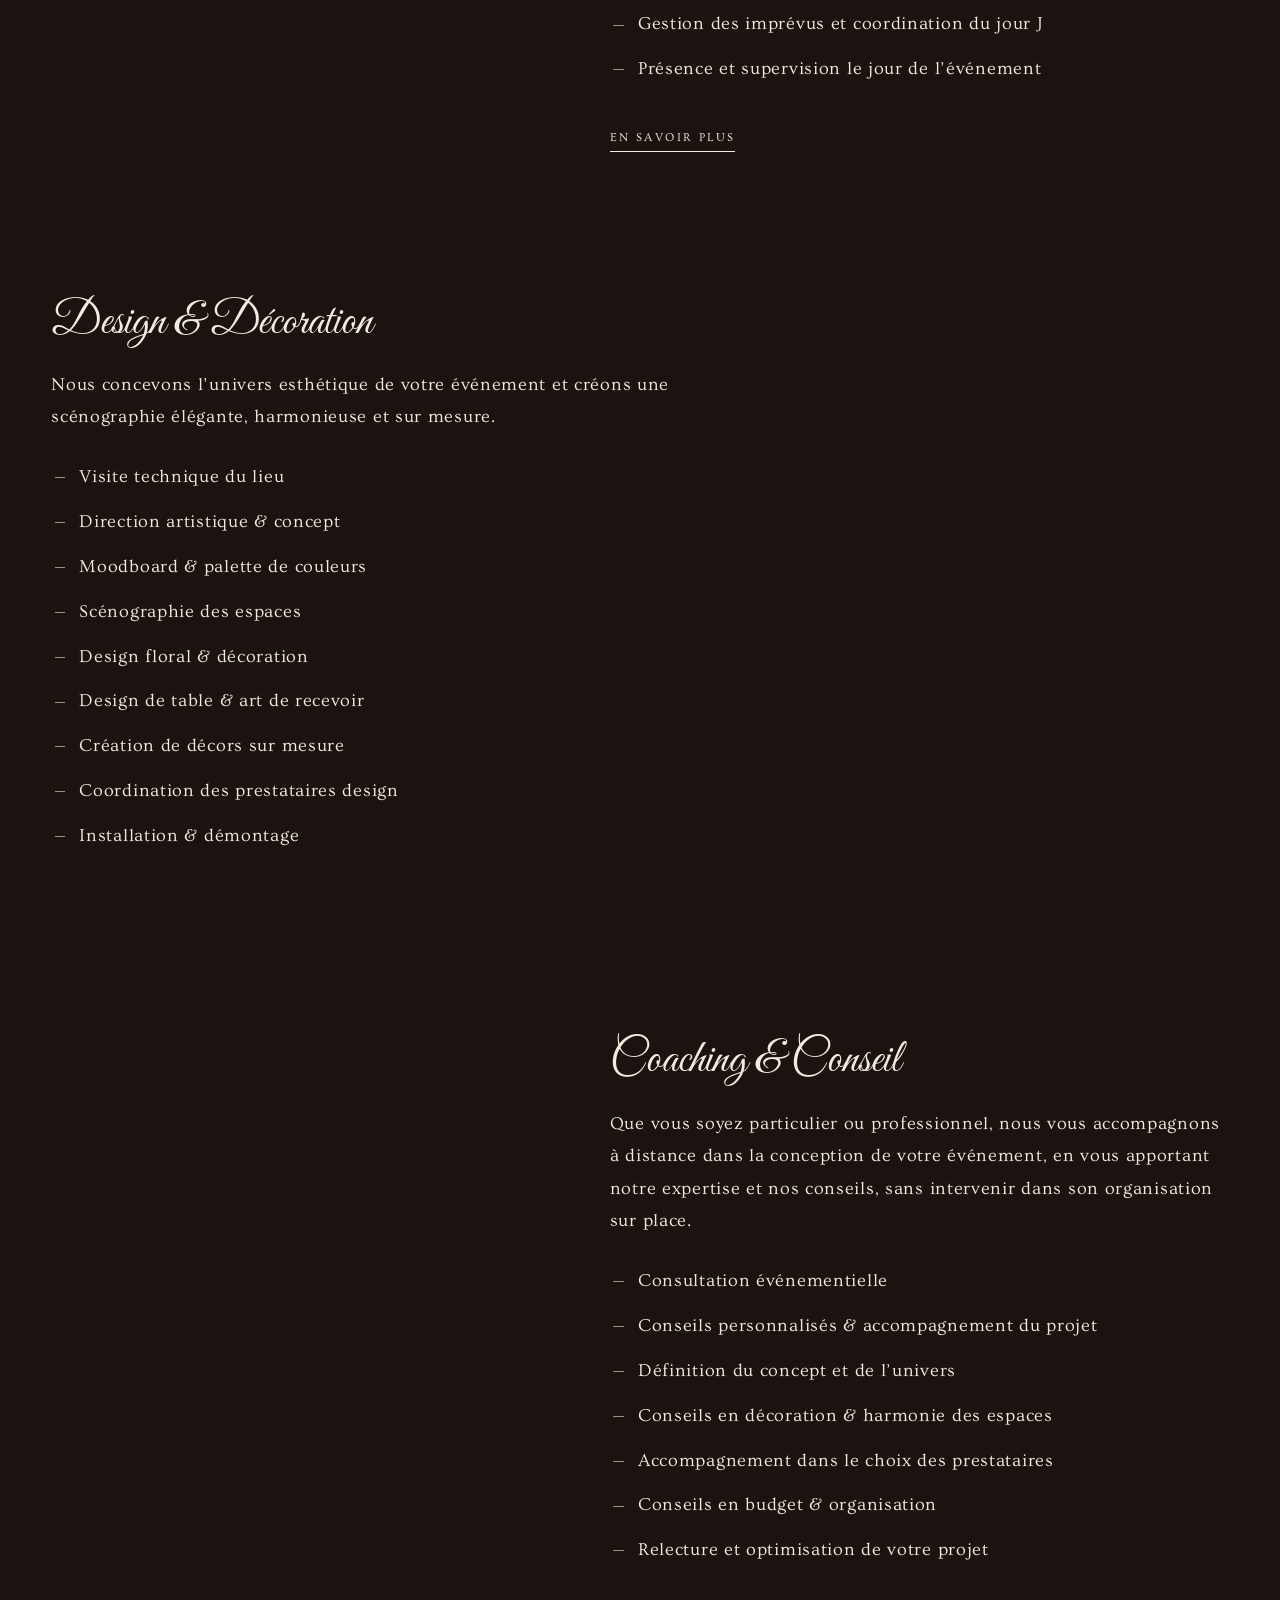
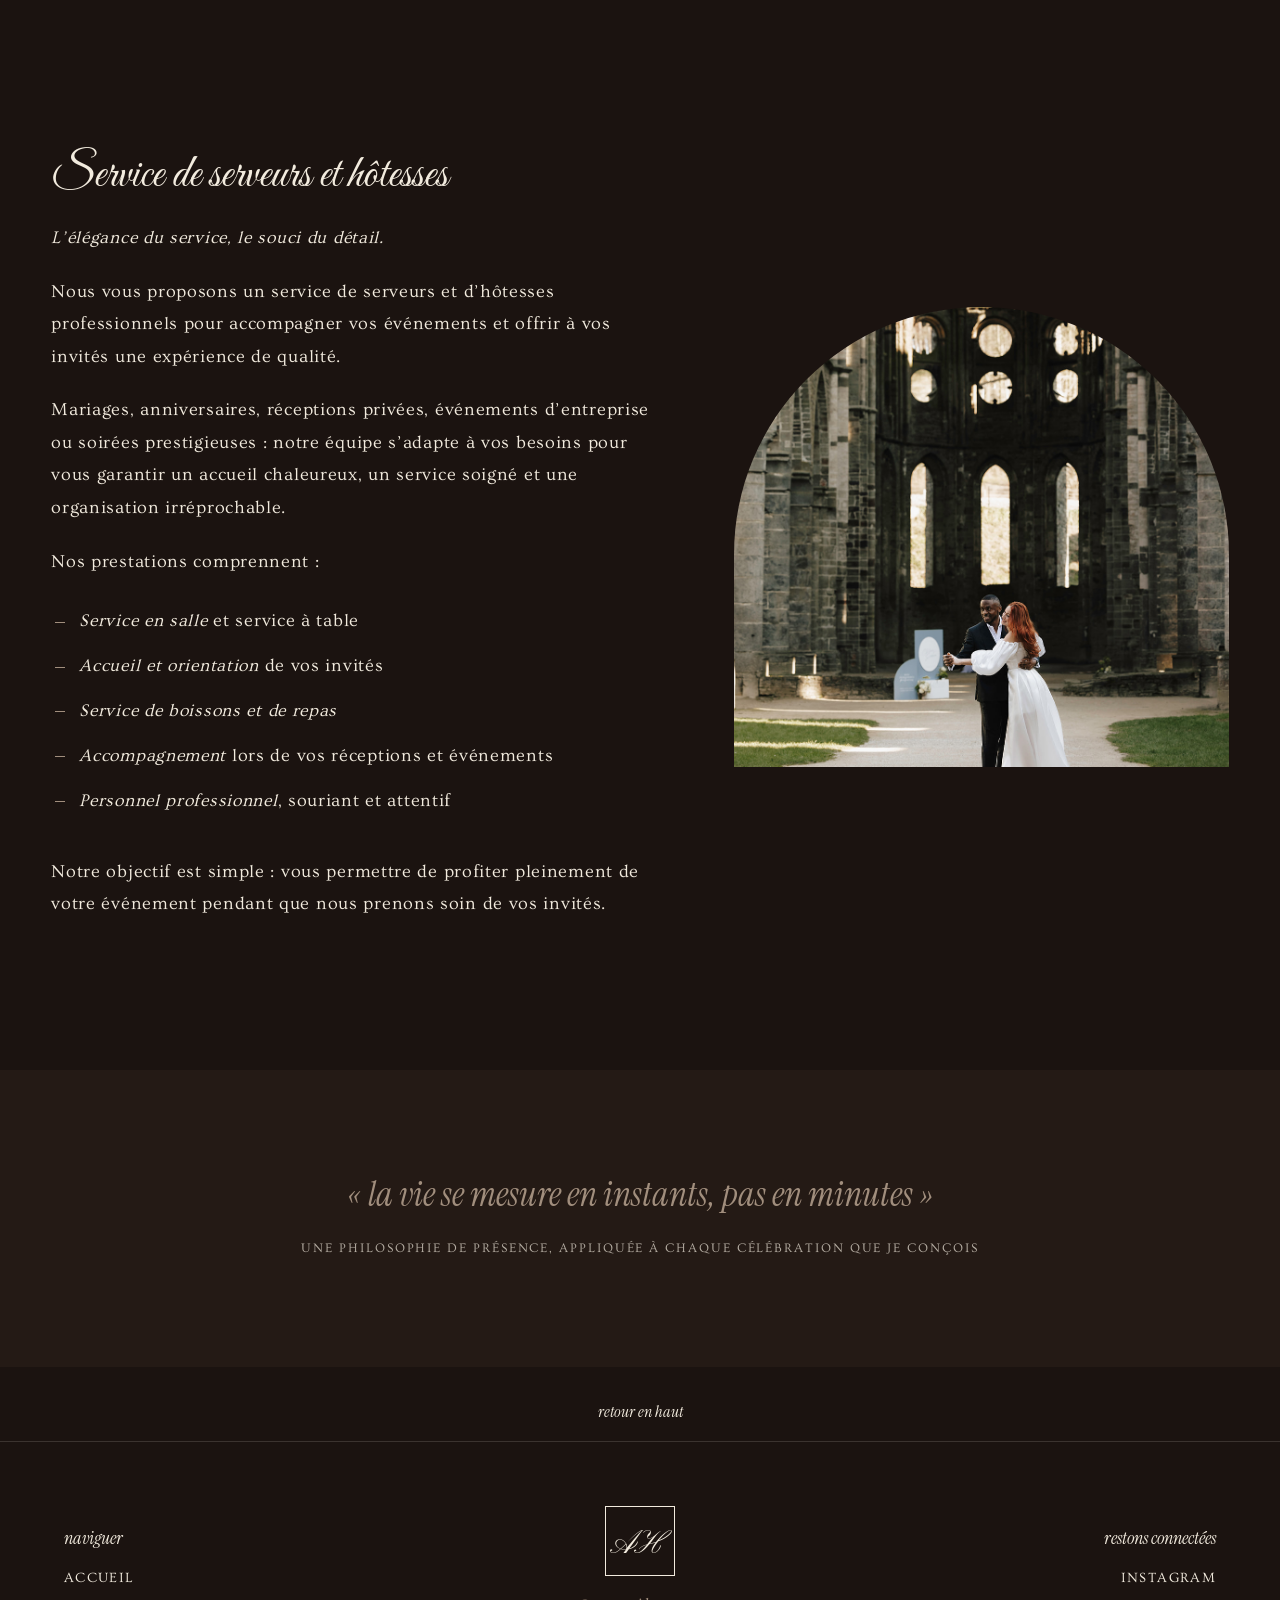
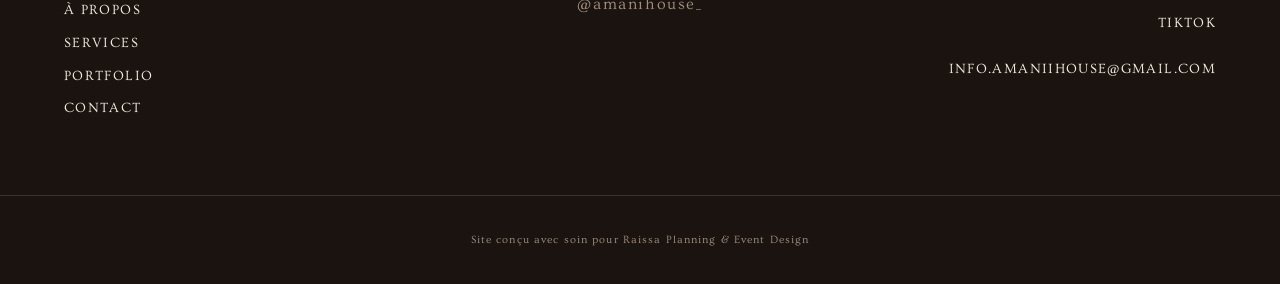
==== commit 37b91c9d: "Add waiters and hostesses service to services section Co-Authored-By: Claude Opus 5.5 <noreply@anthr" ====
--- a/index.html
+++ b/index.html
@@ -8,7 +8,7 @@
 <link rel="preconnect" href="https://fonts.googleapis.com">
 <link rel="preconnect" href="https://fonts.gstatic.com" crossorigin>
 <link href="https://fonts.googleapis.com/css2?family=Bodoni+Moda:ital,opsz,wght@0,6..96,400;0,6..96,500;1,6..96,400&family=Ovo&family=Instrument+Serif:ital@0;1&family=Pinyon+Script&family=Great+Vibes&family=Montserrat:wght@300;400&display=swap" rel="stylesheet">
-<link rel="stylesheet" href="css/style.css?v=25" />
+<link rel="stylesheet" href="css/style.css?v=26" />
 </head>
 <body>
 
@@ -155,7 +155,7 @@
     <div class="portfolio-item arch-photo has-photo" style="background-image:url('images/amani-219.jpg')"></div>
   </div>
 
-  <a href="#" class="btn btn-outline center-btn">Voir le portfolio complet</a>
+  <a href="portfolio.html" class="btn btn-outline center-btn">Voir le portfolio complet</a>
 </section>
 
 <!-- ===== DREAM CELEBRATION ===== -->
@@ -233,6 +233,29 @@
       </ul>
     </div>
   </div>
+
+  <div class="service-row">
+    <div class="service-text">
+      <h3 class="serif-heading heading-oneline heading-script">Service de serveurs et hôtesses</h3>
+      <p><em>L’élégance du service, le souci du détail.</em></p>
+      <p>Nous vous proposons un service de serveurs et d’hôtesses professionnels pour accompagner vos
+      événements et offrir à vos invités une expérience de qualité.</p>
+      <p>Mariages, anniversaires, réceptions privées, événements d’entreprise ou soirées prestigieuses :
+      notre équipe s’adapte à vos besoins pour vous garantir un accueil chaleureux, un service soigné et
+      une organisation irréprochable.</p>
+      <p>Nos prestations comprennent :</p>
+      <ul class="service-list">
+        <li><em>Service en salle</em> et service à table</li>
+        <li><em>Accueil et orientation</em> de vos invités</li>
+        <li><em>Service de boissons et de repas</em></li>
+        <li><em>Accompagnement</em> lors de vos réceptions et événements</li>
+        <li><em>Personnel professionnel</em>, souriant et attentif</li>
+      </ul>
+      <p>Notre objectif est simple : vous permettre de profiter pleinement de votre événement pendant que
+      nous prenons soin de vos invités.</p>
+    </div>
+    <div class="service-photo arch-photo has-photo" style="background-image:url('images/amani-256.jpg');background-position:center 75%;"></div>
+  </div>
 </section>
 
 <!-- ===== PHILOSOPHY ===== -->
@@ -293,6 +316,6 @@
   </div>
 </footer>
 
-<script src="js/script.js?v=22"></script>
+<script src="js/script.js?v=25"></script>
 </body>
 </html>
--- a/css/style.css
+++ b/css/style.css
@@ -777,3 +777,41 @@
 
   .footer-handle { font-size: 0.85rem; word-break: break-word; }
 }
+
+/* ---------- Page portfolio ---------- */
+.gallery-section { background: var(--cream-2); padding: 4rem 1.5rem 6rem; }
+/* colonnes facon mosaique : chaque photo garde son format (portrait ou paysage) */
+.gallery { max-width: 1200px; margin: 0 auto; columns: 3 300px; column-gap: 1rem; }
+.gallery-item { display: block; margin-bottom: 1rem; break-inside: avoid; overflow: hidden; cursor: zoom-in; }
+.gallery-item img { display: block; width: 100%; height: auto; transition: transform 0.6s ease; }
+.gallery-item:hover img { transform: scale(1.03); }
+
+.lightbox {
+  position: fixed;
+  inset: 0;
+  z-index: 200;
+  background: rgba(20, 15, 13, 0.94);
+  display: flex;
+  align-items: center;
+  justify-content: center;
+  padding: 3rem 4rem;
+}
+.lightbox[hidden] { display: none; }
+.lightbox img { max-width: 100%; max-height: 100%; object-fit: contain; }
+.lightbox button {
+  position: absolute;
+  background: none;
+  border: 0;
+  color: var(--ivory);
+  font-size: 2.5rem;
+  line-height: 1;
+  cursor: pointer;
+  padding: 0.5rem 0.8rem;
+}
+.lightbox-close { top: 1rem; right: 1rem; }
+.lightbox-prev { left: 0.5rem; top: 50%; transform: translateY(-50%); }
+.lightbox-next { right: 0.5rem; top: 50%; transform: translateY(-50%); }
+@media (max-width: 600px) {
+  .lightbox { padding: 3.5rem 0.5rem; }
+  .lightbox-prev, .lightbox-next { top: auto; bottom: 0.5rem; transform: none; }
+}
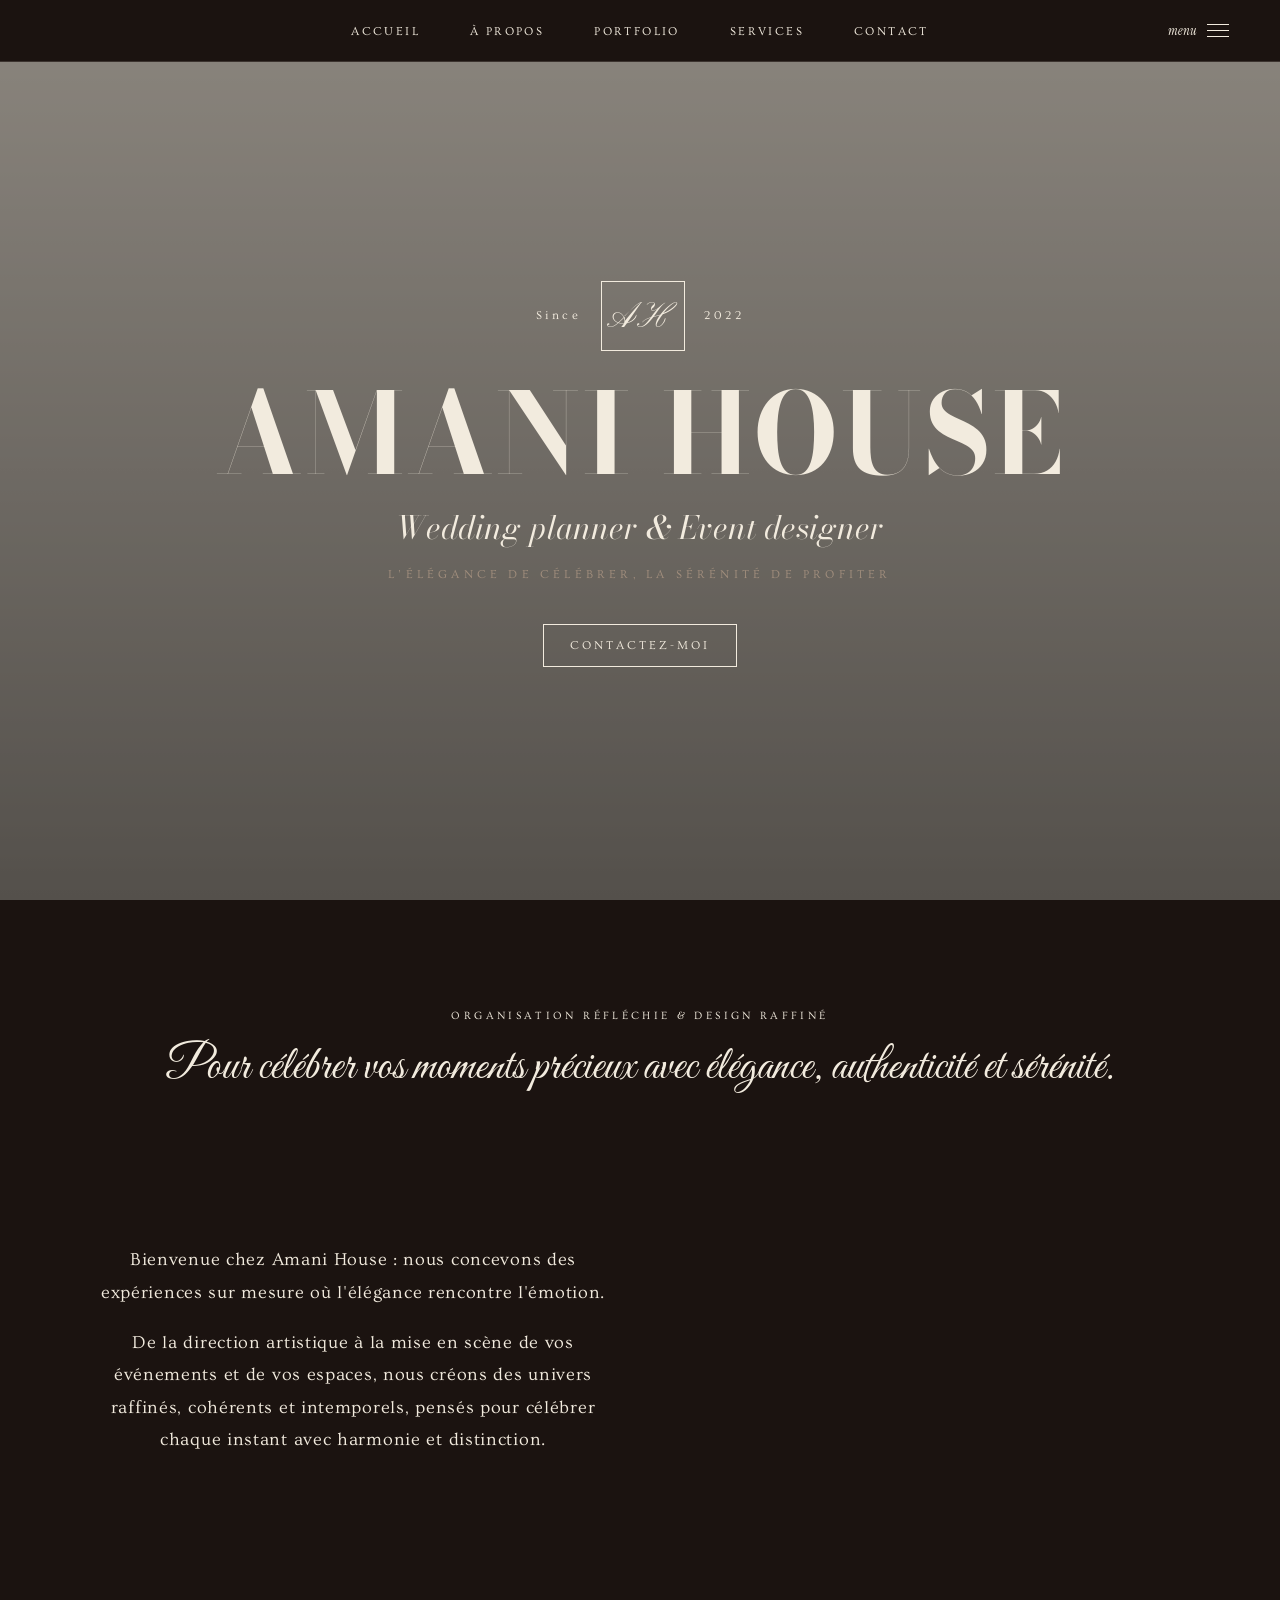
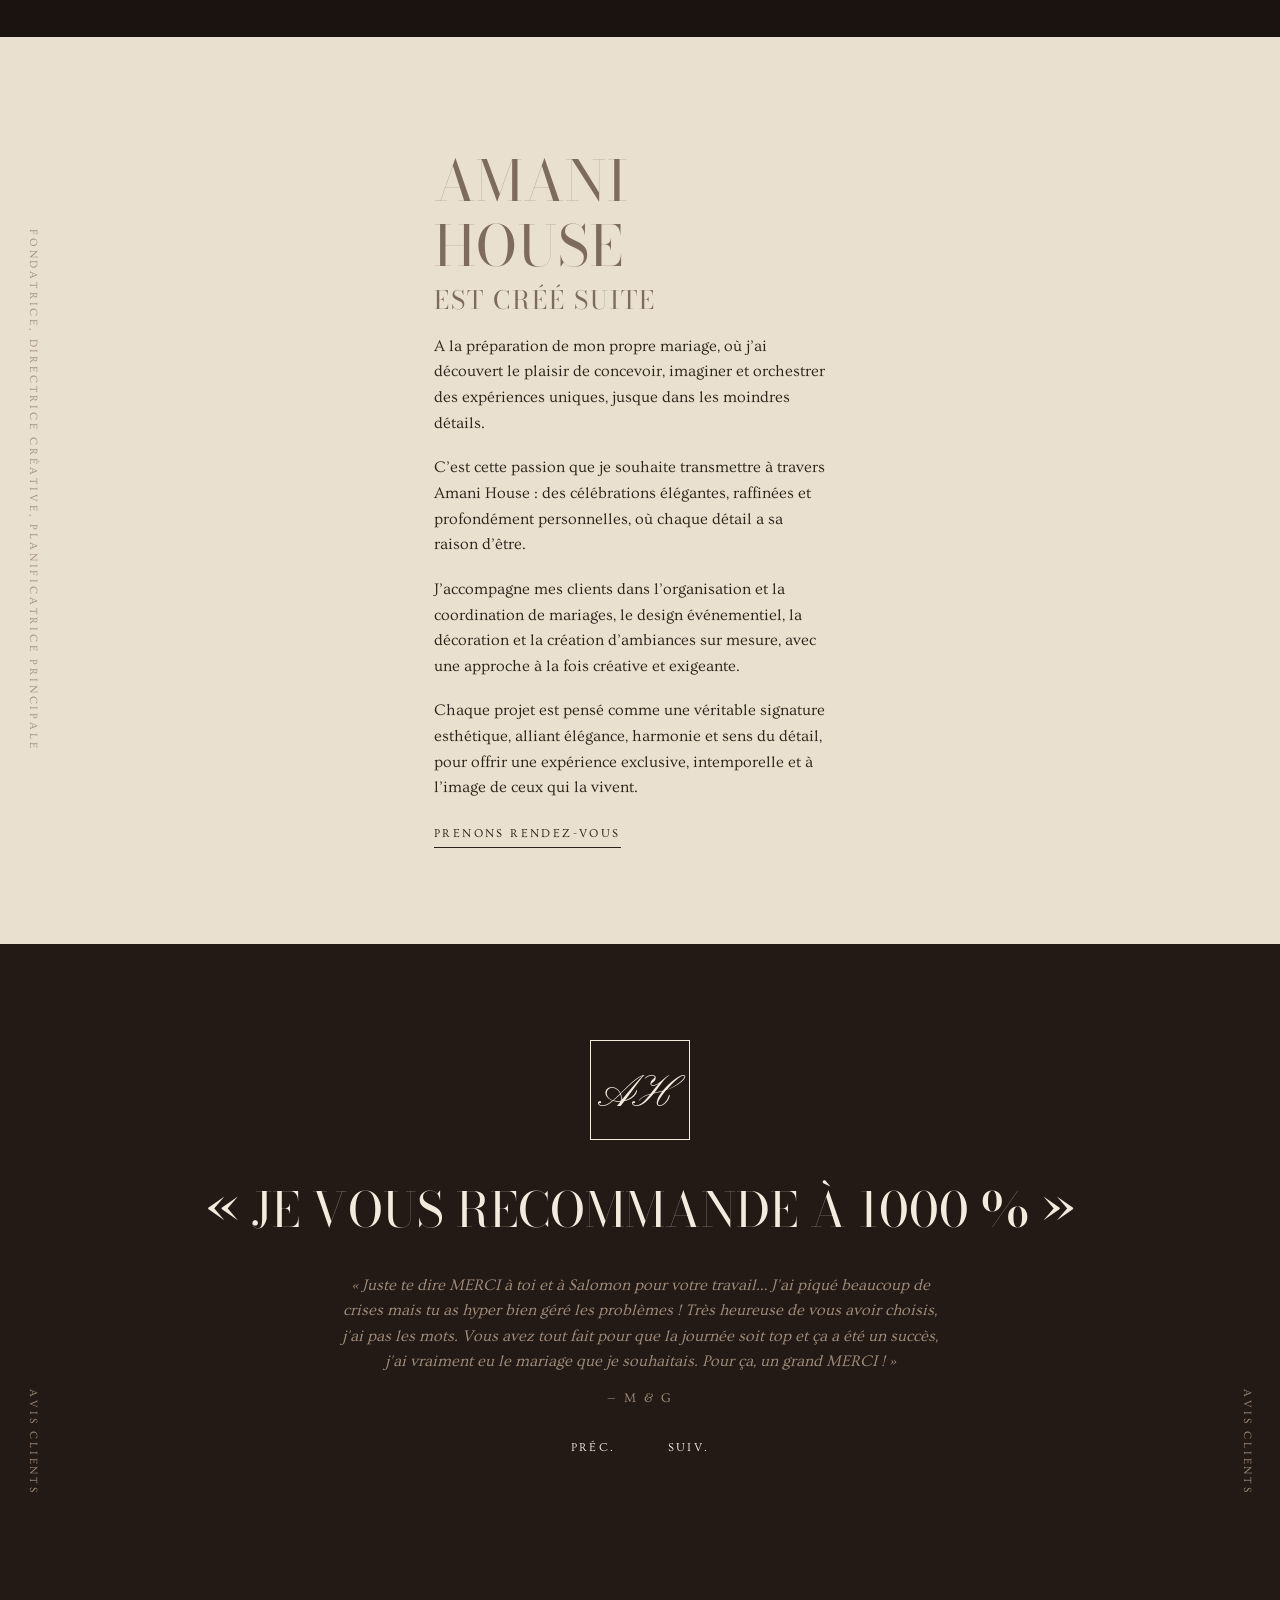
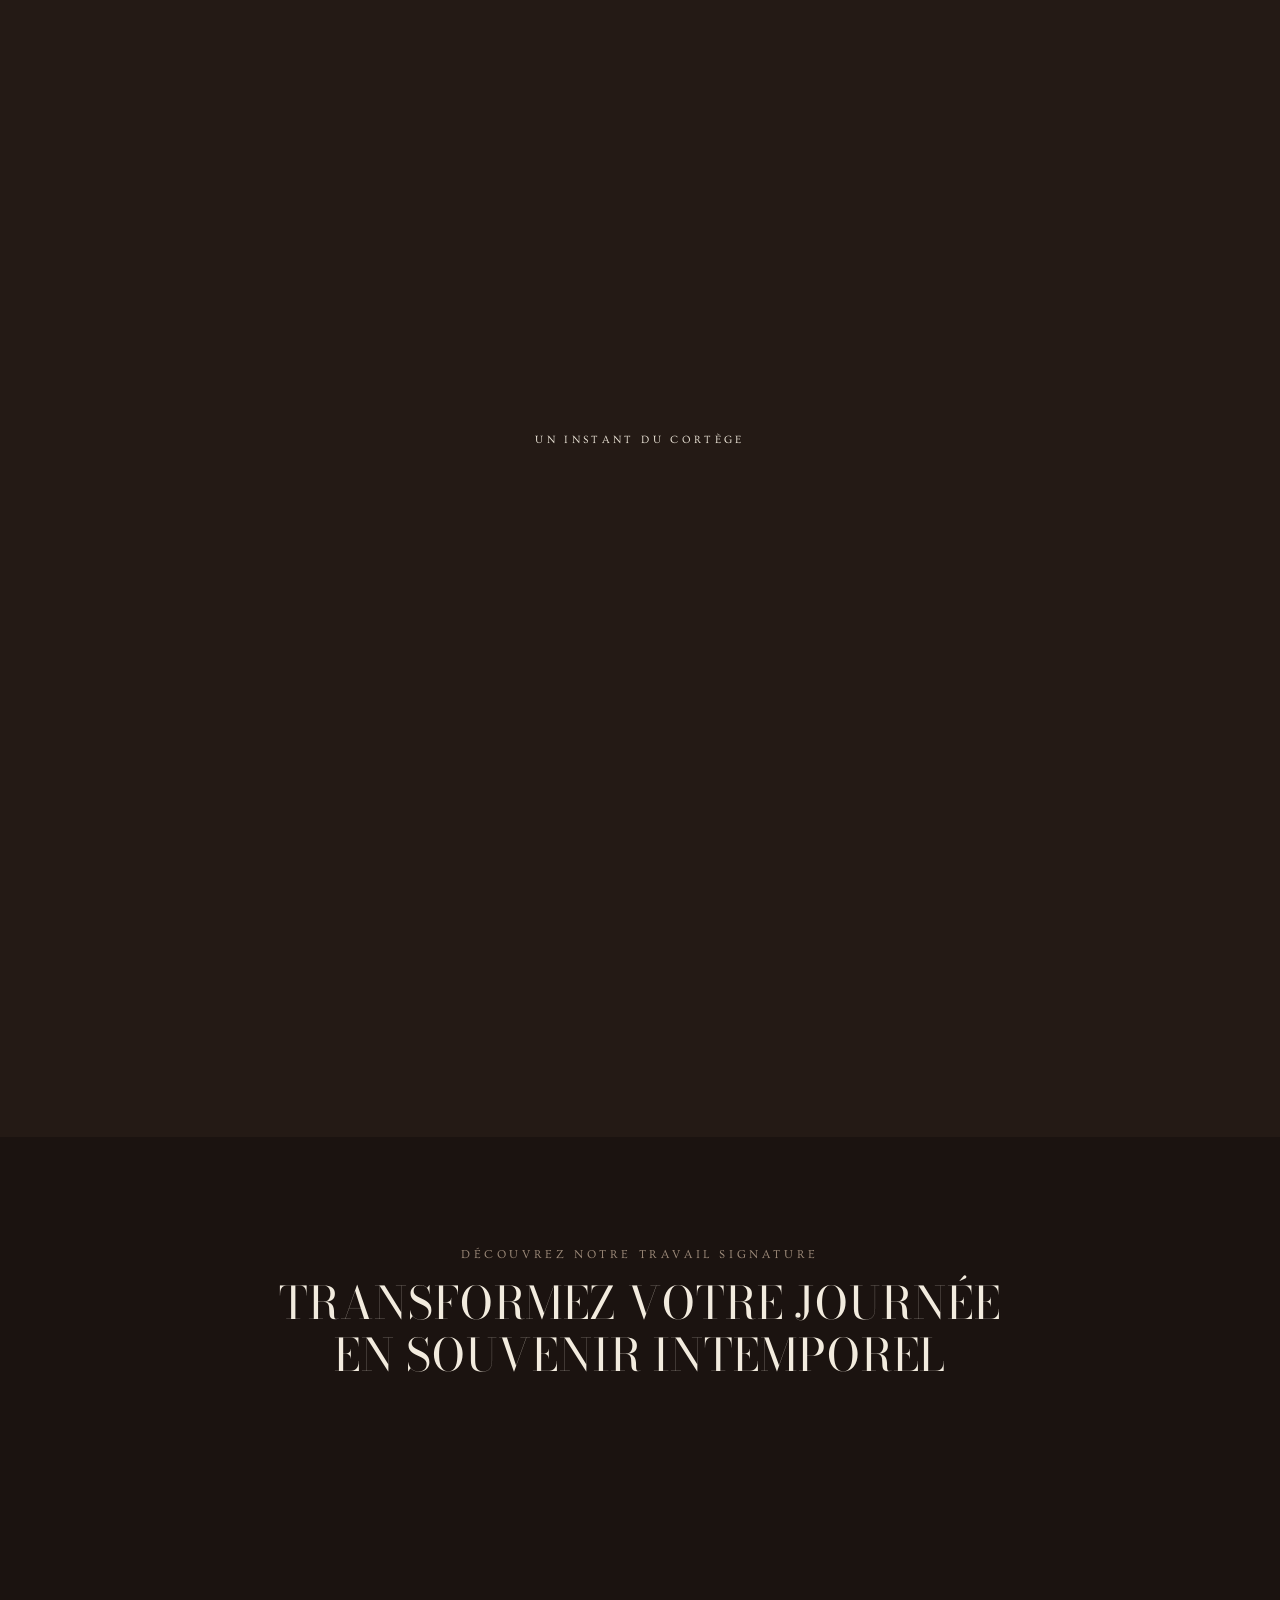
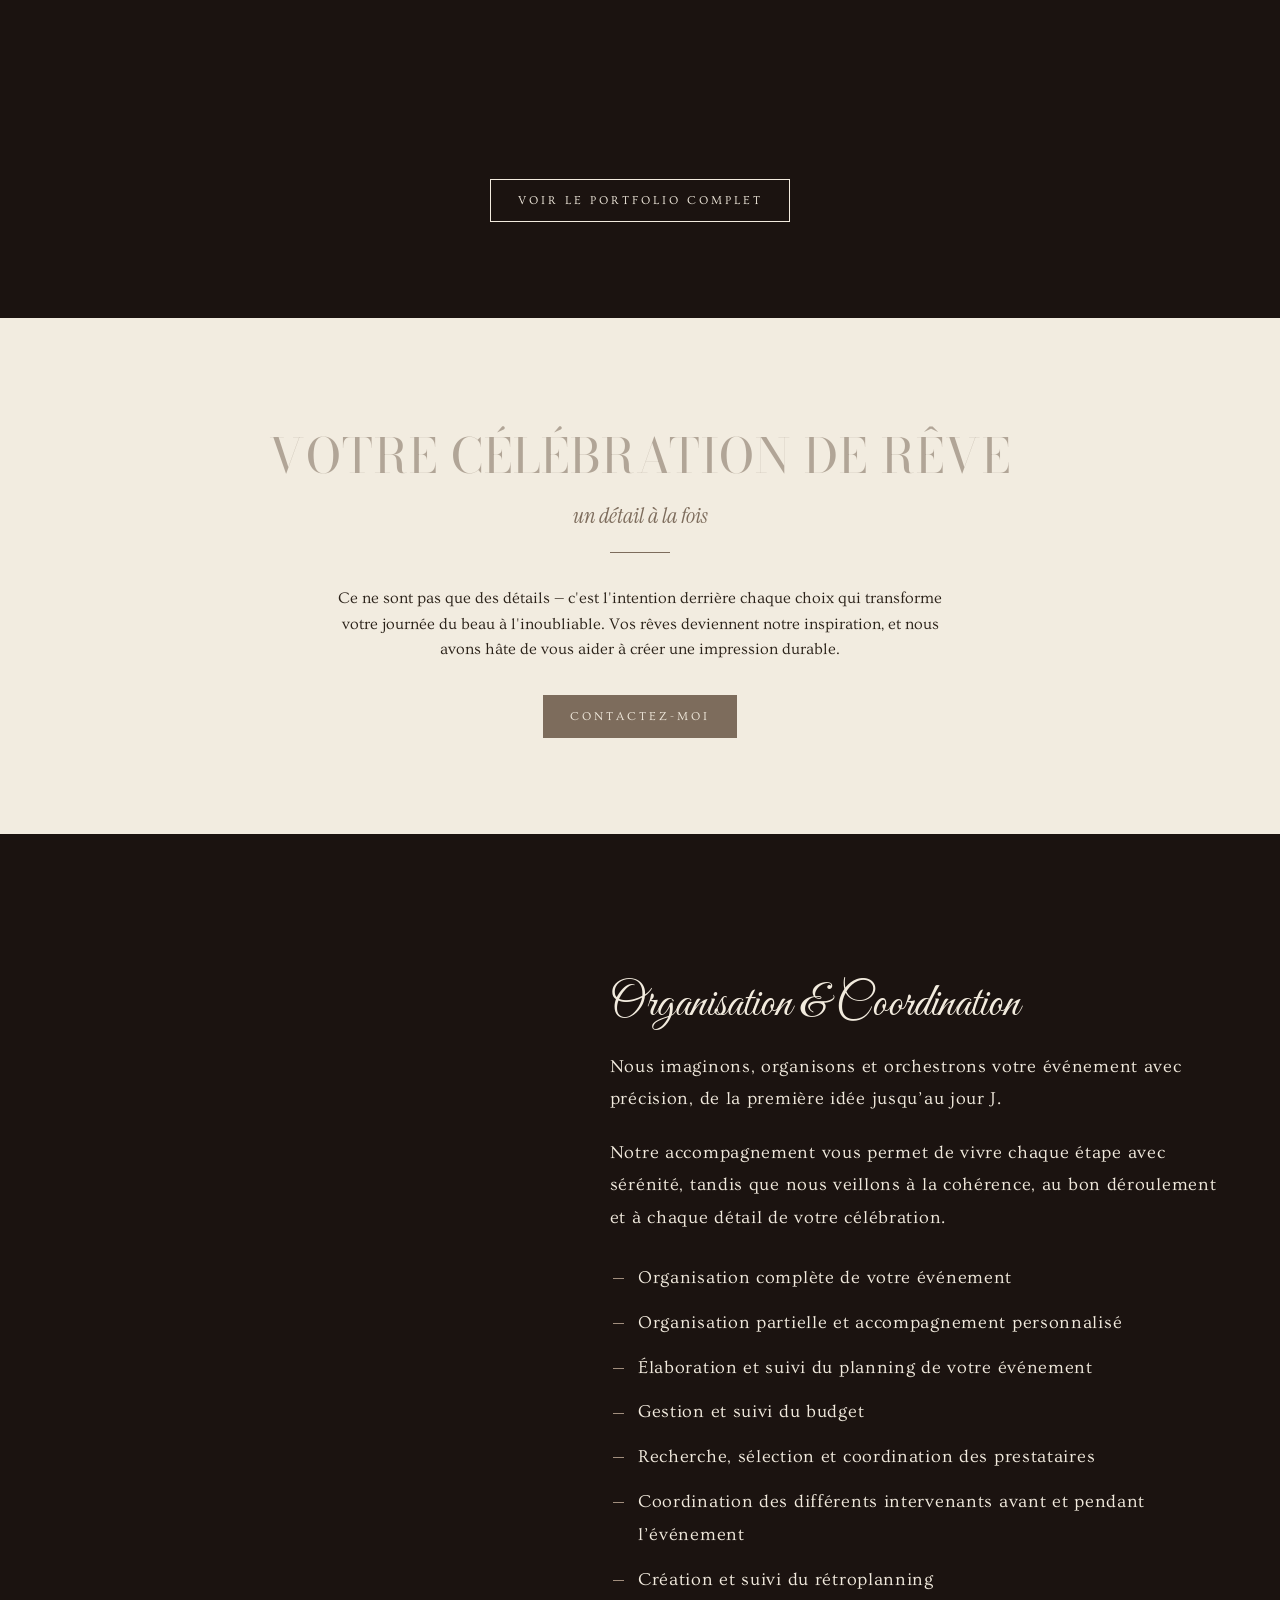
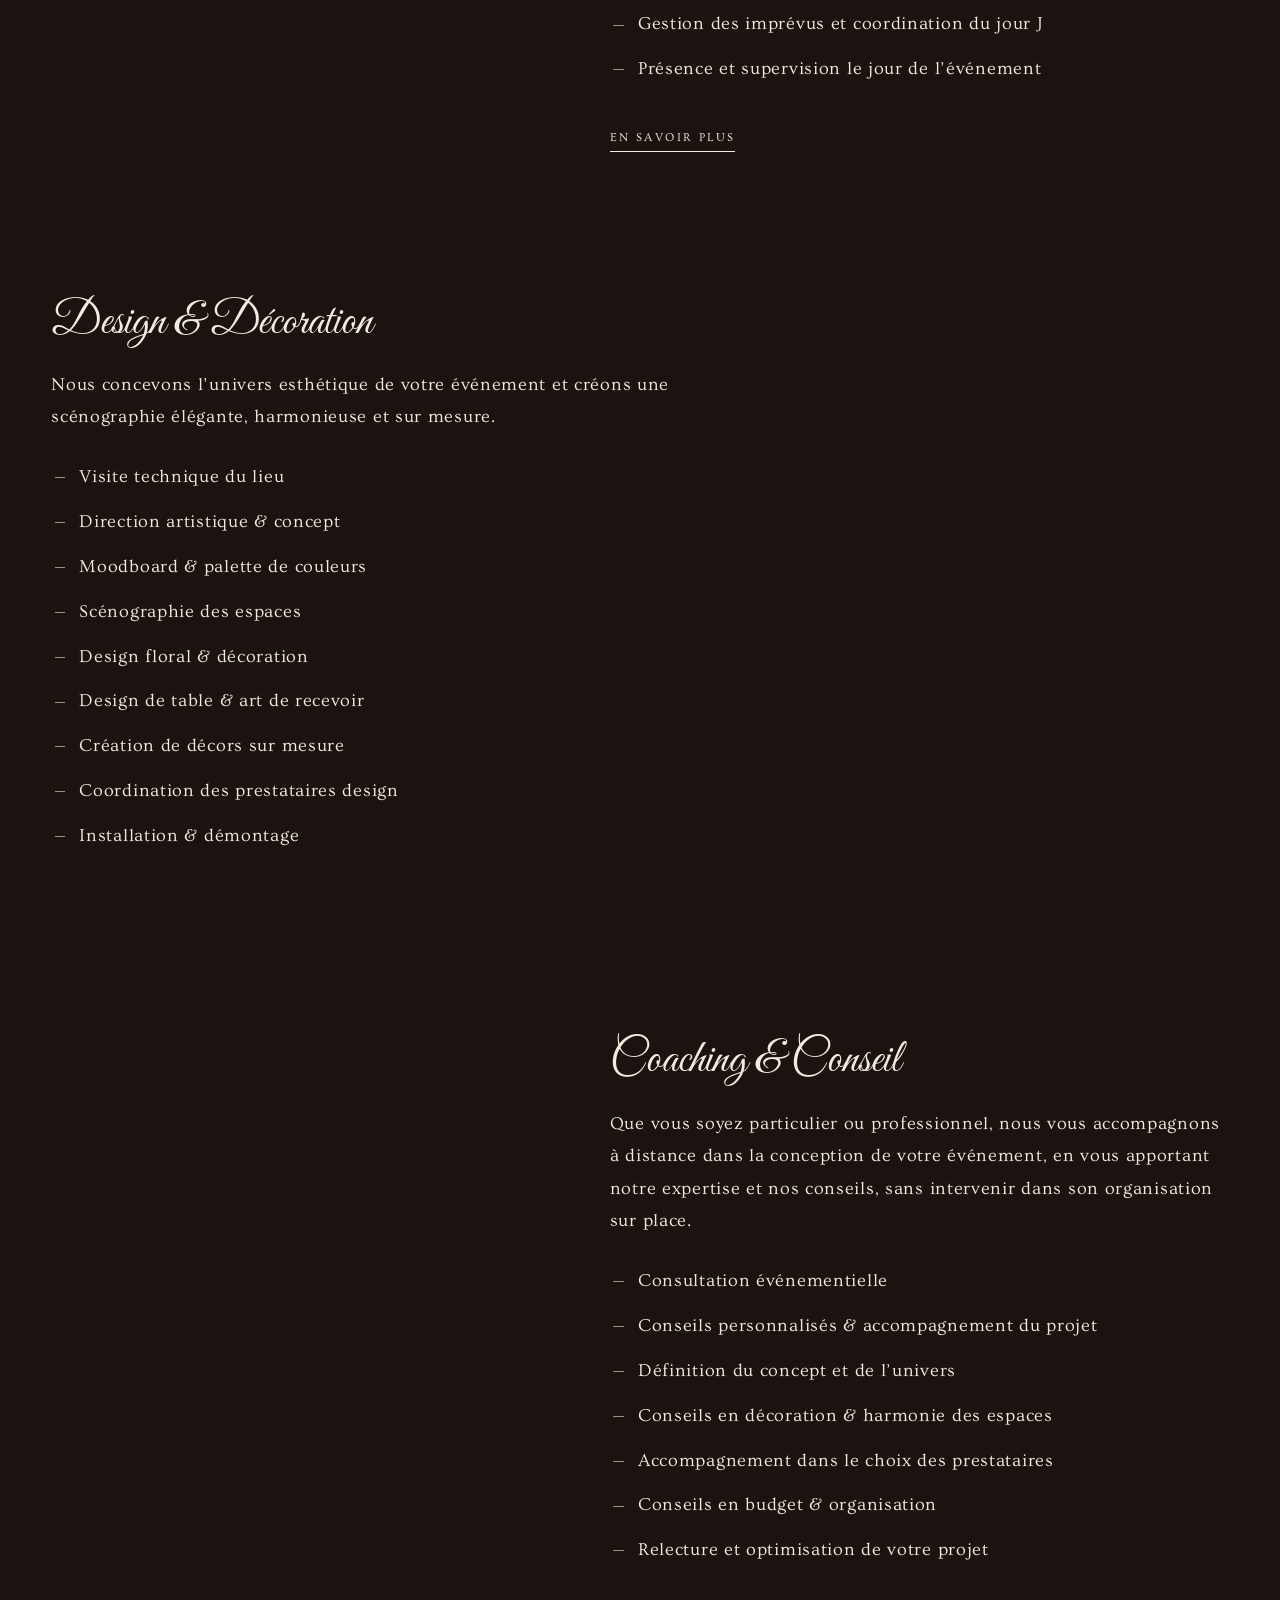
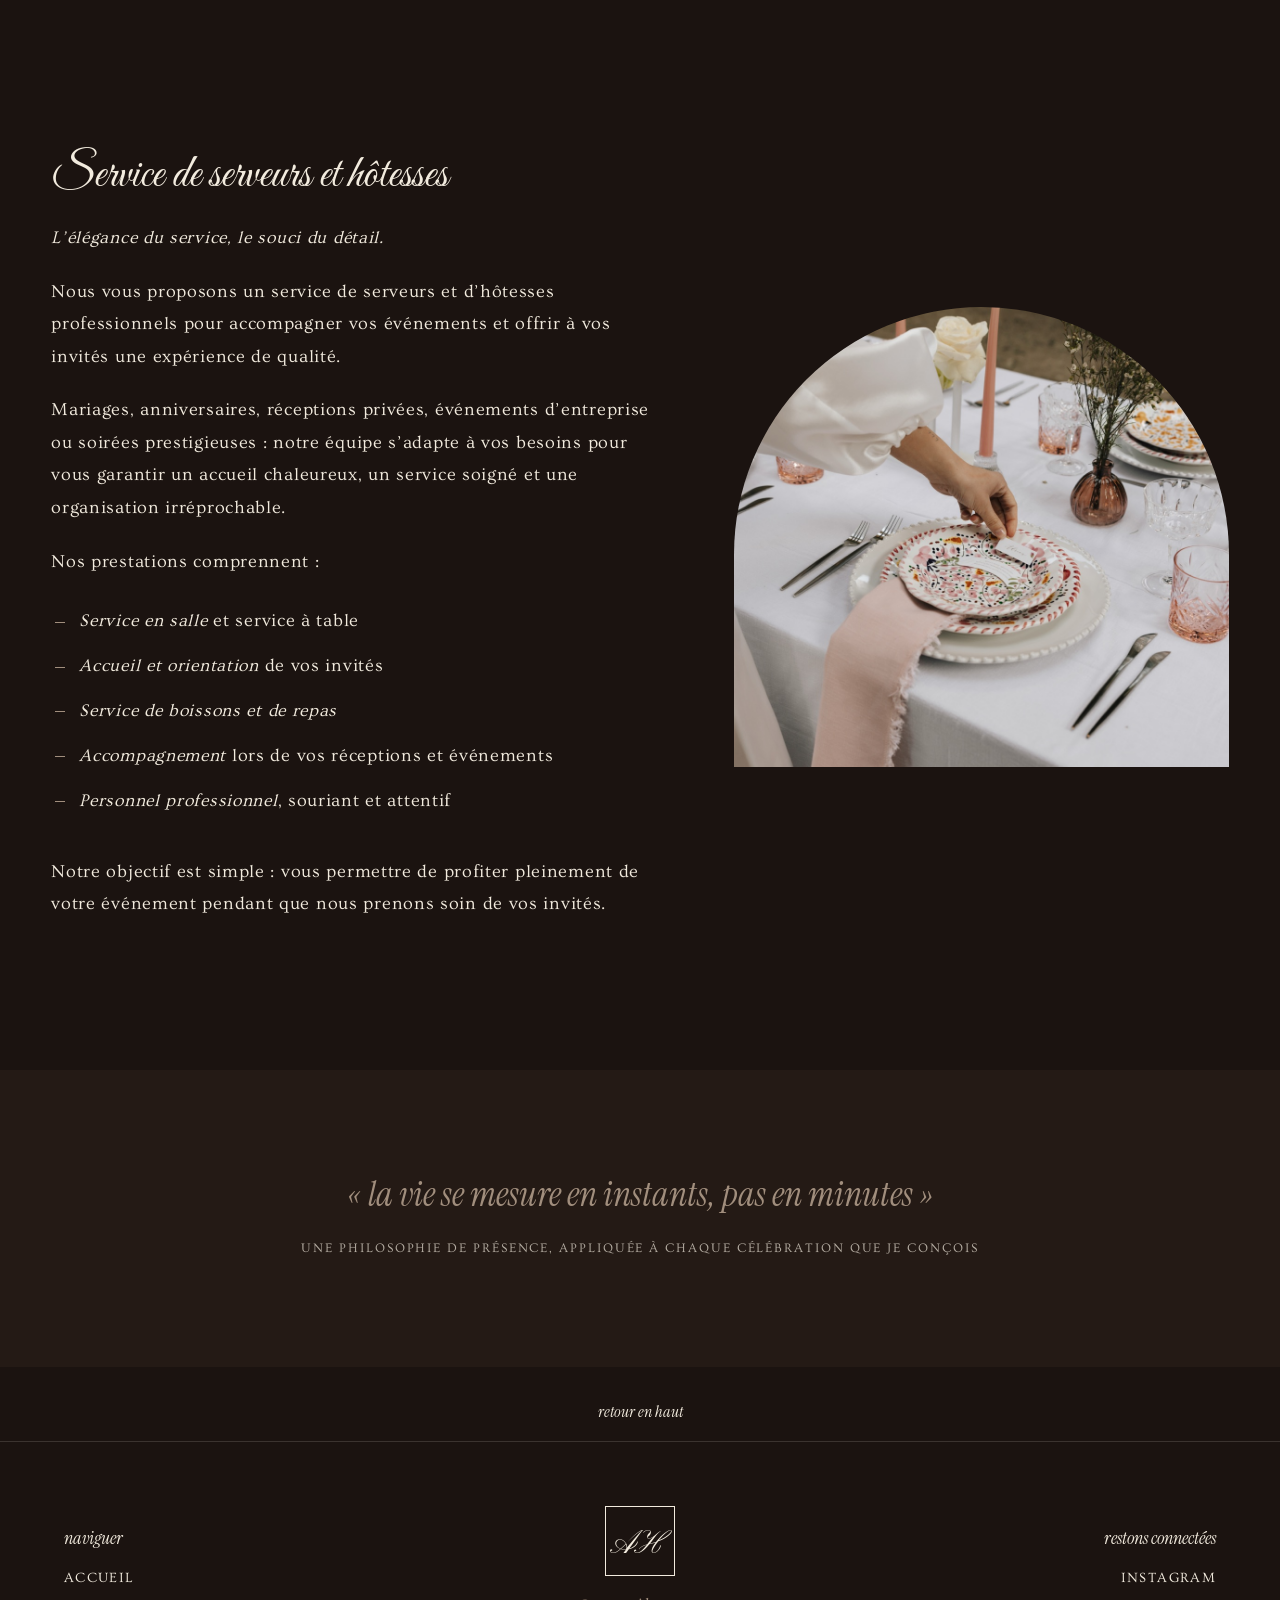
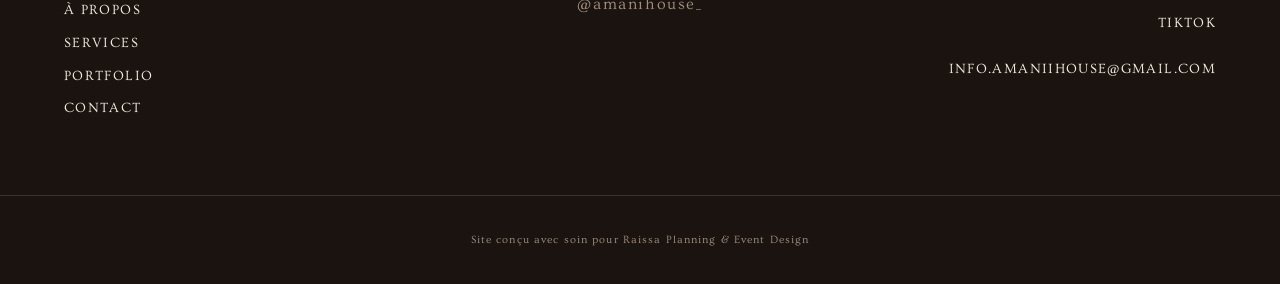
==== commit caa497d6: "Use a table service photo for the waiters and hostesses block Co-Authored-By: Claude Opus 5.5 <norep" ====
--- a/index.html
+++ b/index.html
@@ -254,7 +254,7 @@
       <p>Notre objectif est simple : vous permettre de profiter pleinement de votre événement pendant que
       nous prenons soin de vos invités.</p>
     </div>
-    <div class="service-photo arch-photo has-photo" style="background-image:url('images/amani-256.jpg');background-position:center 75%;"></div>
+    <div class="service-photo arch-photo has-photo" style="background-image:url('images/portfolio/amani-165.jpg');background-position:center 60%;"></div>
   </div>
 </section>
 
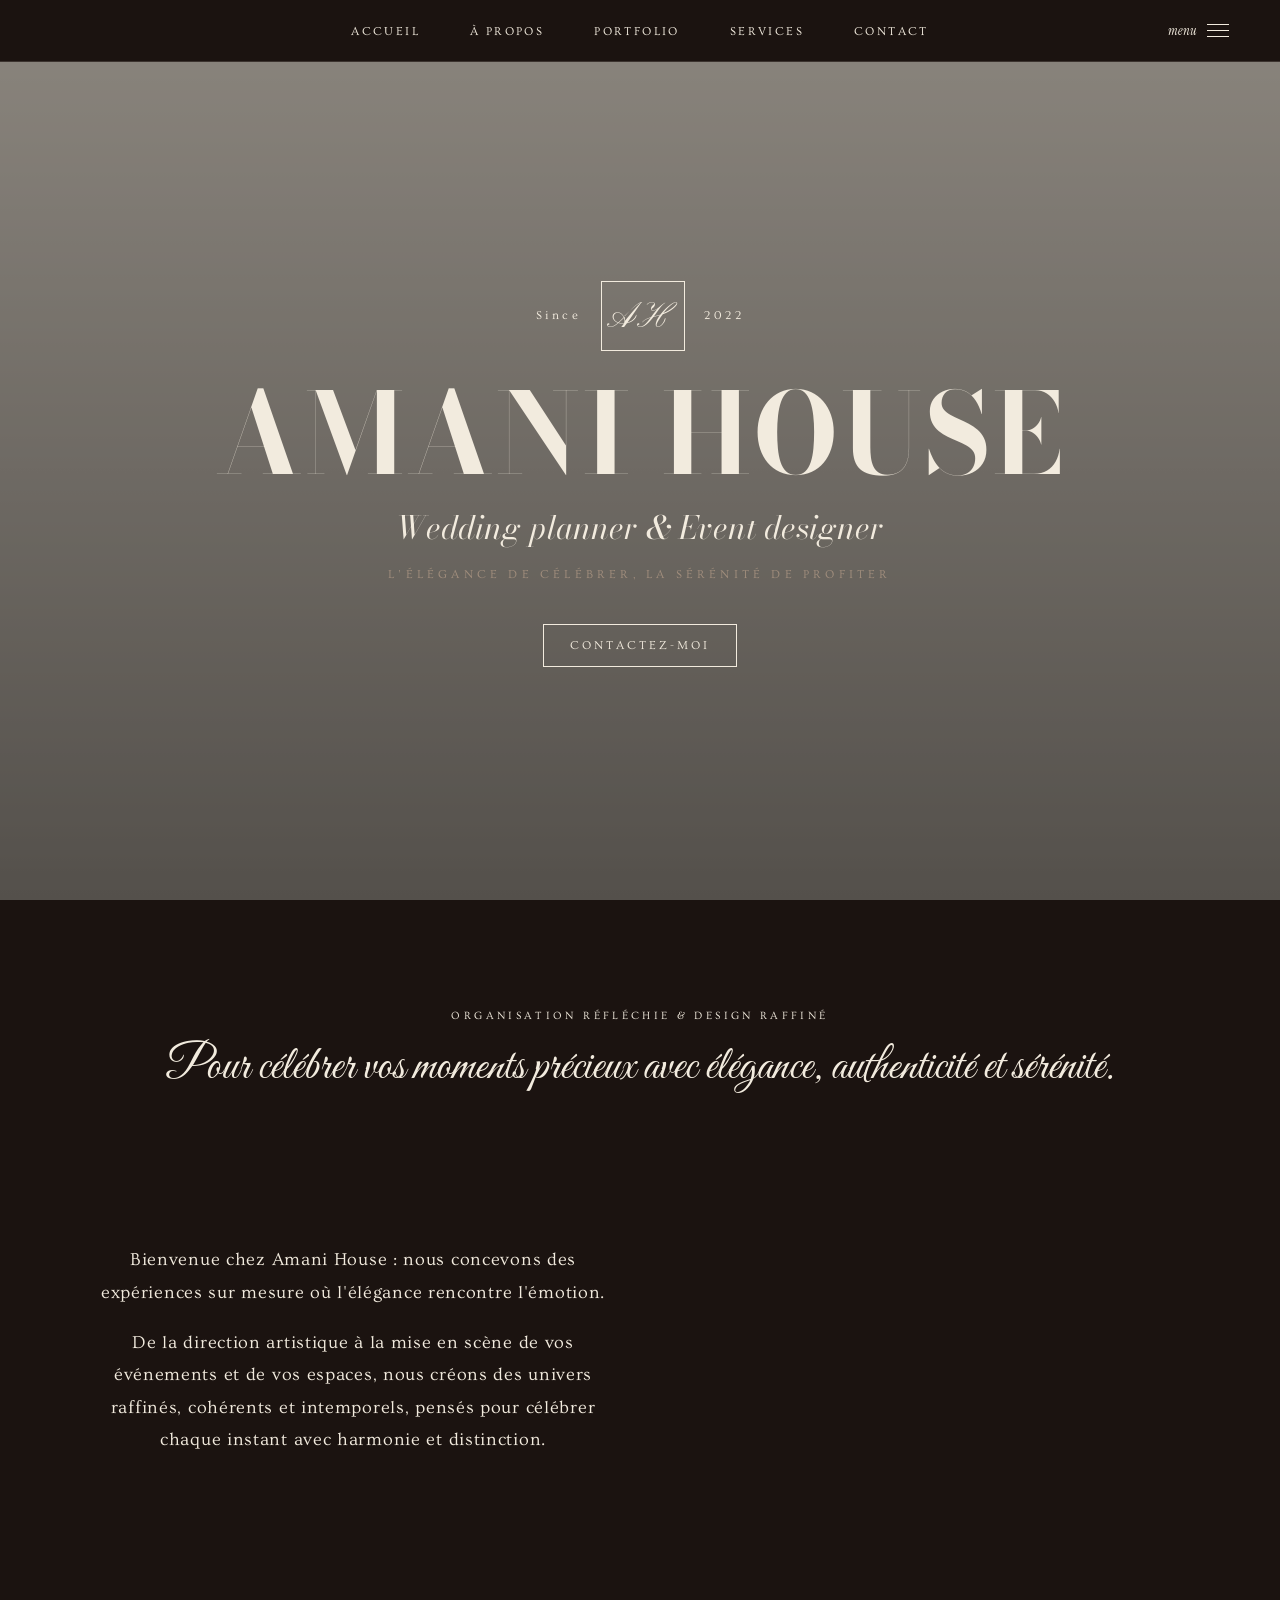
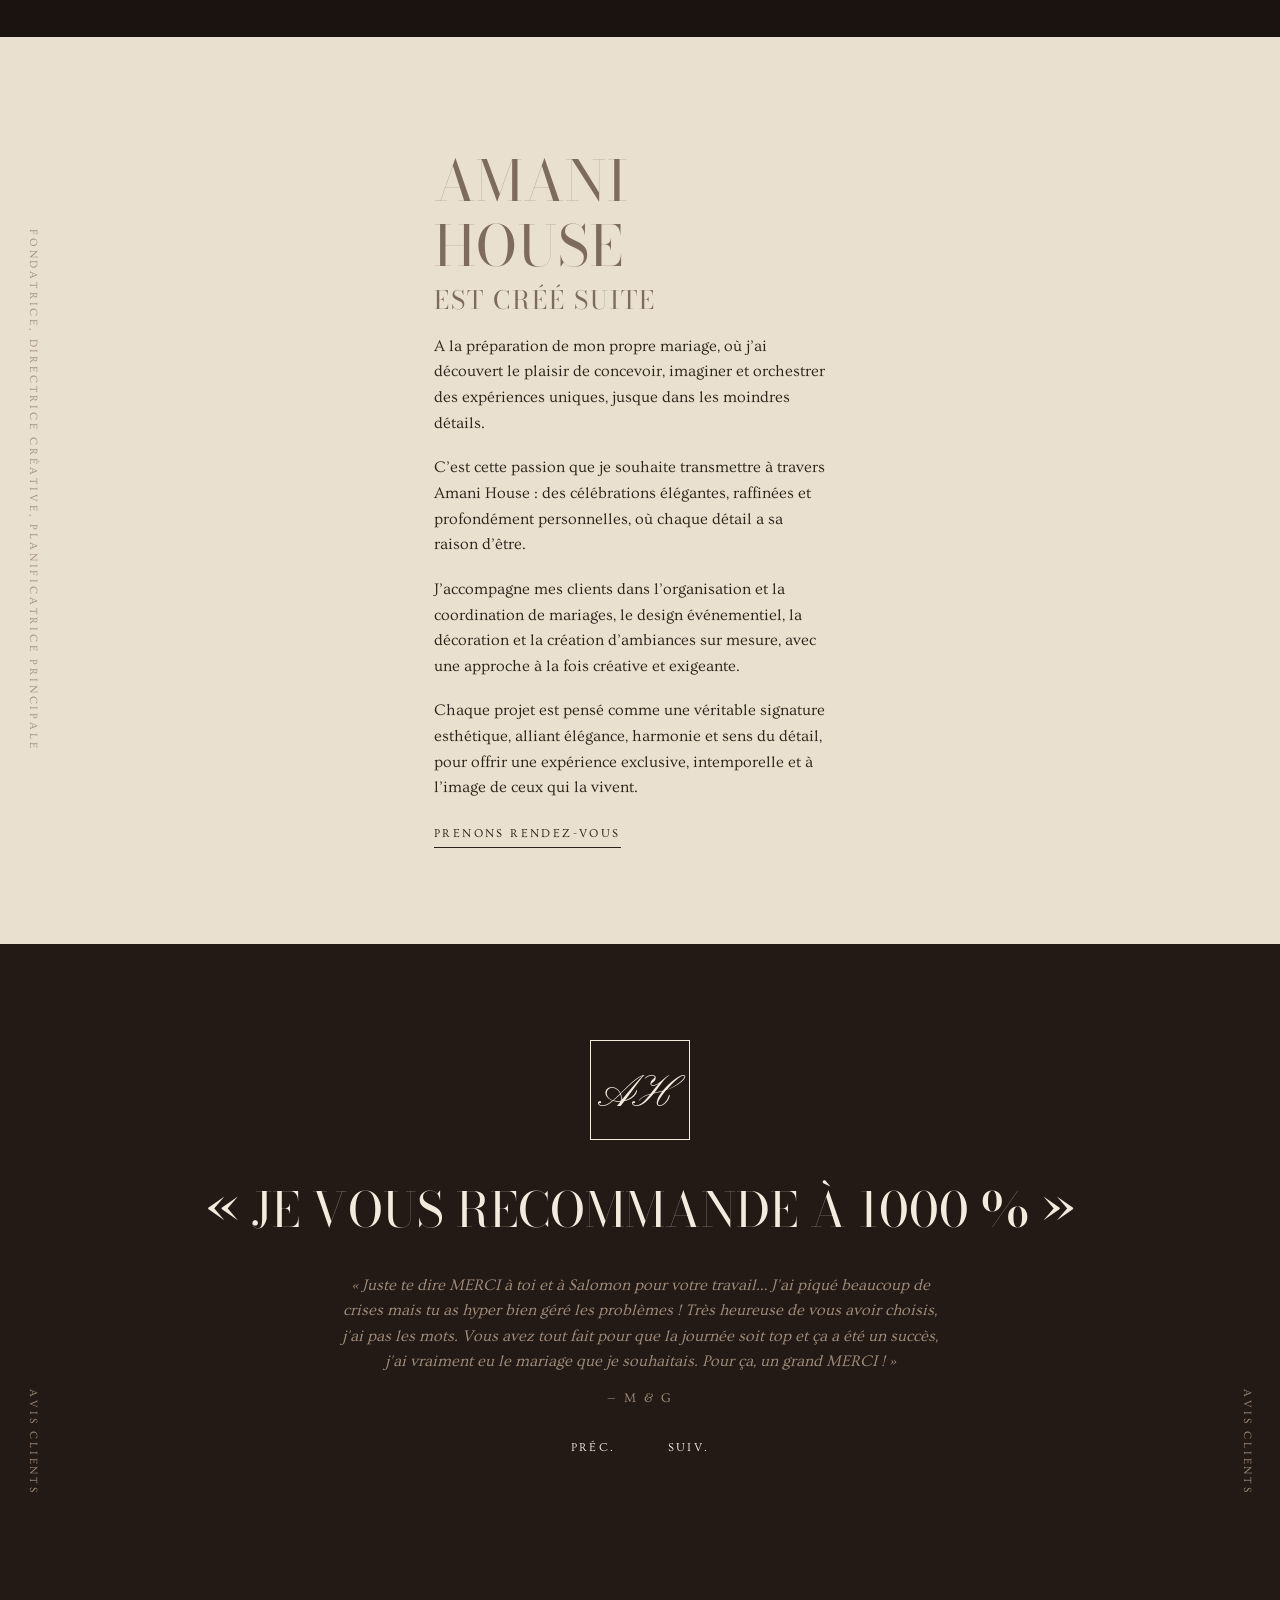
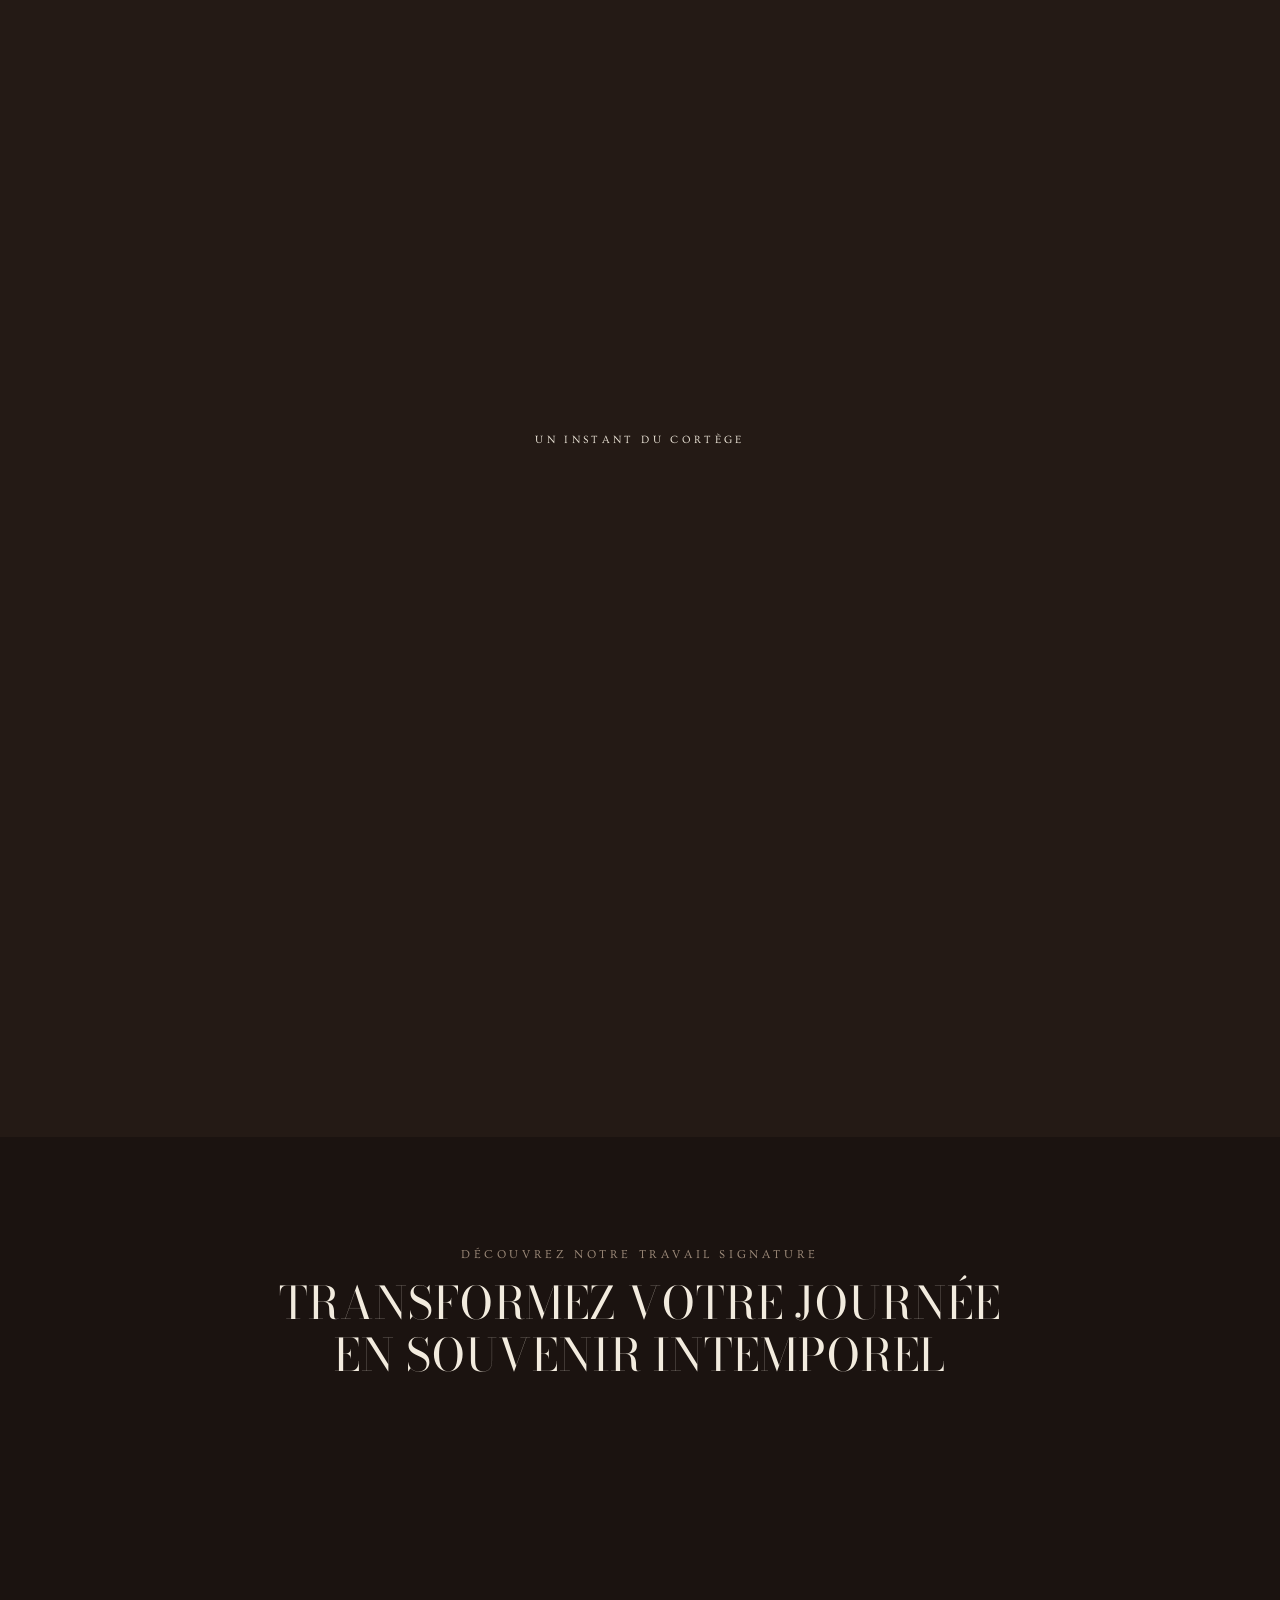
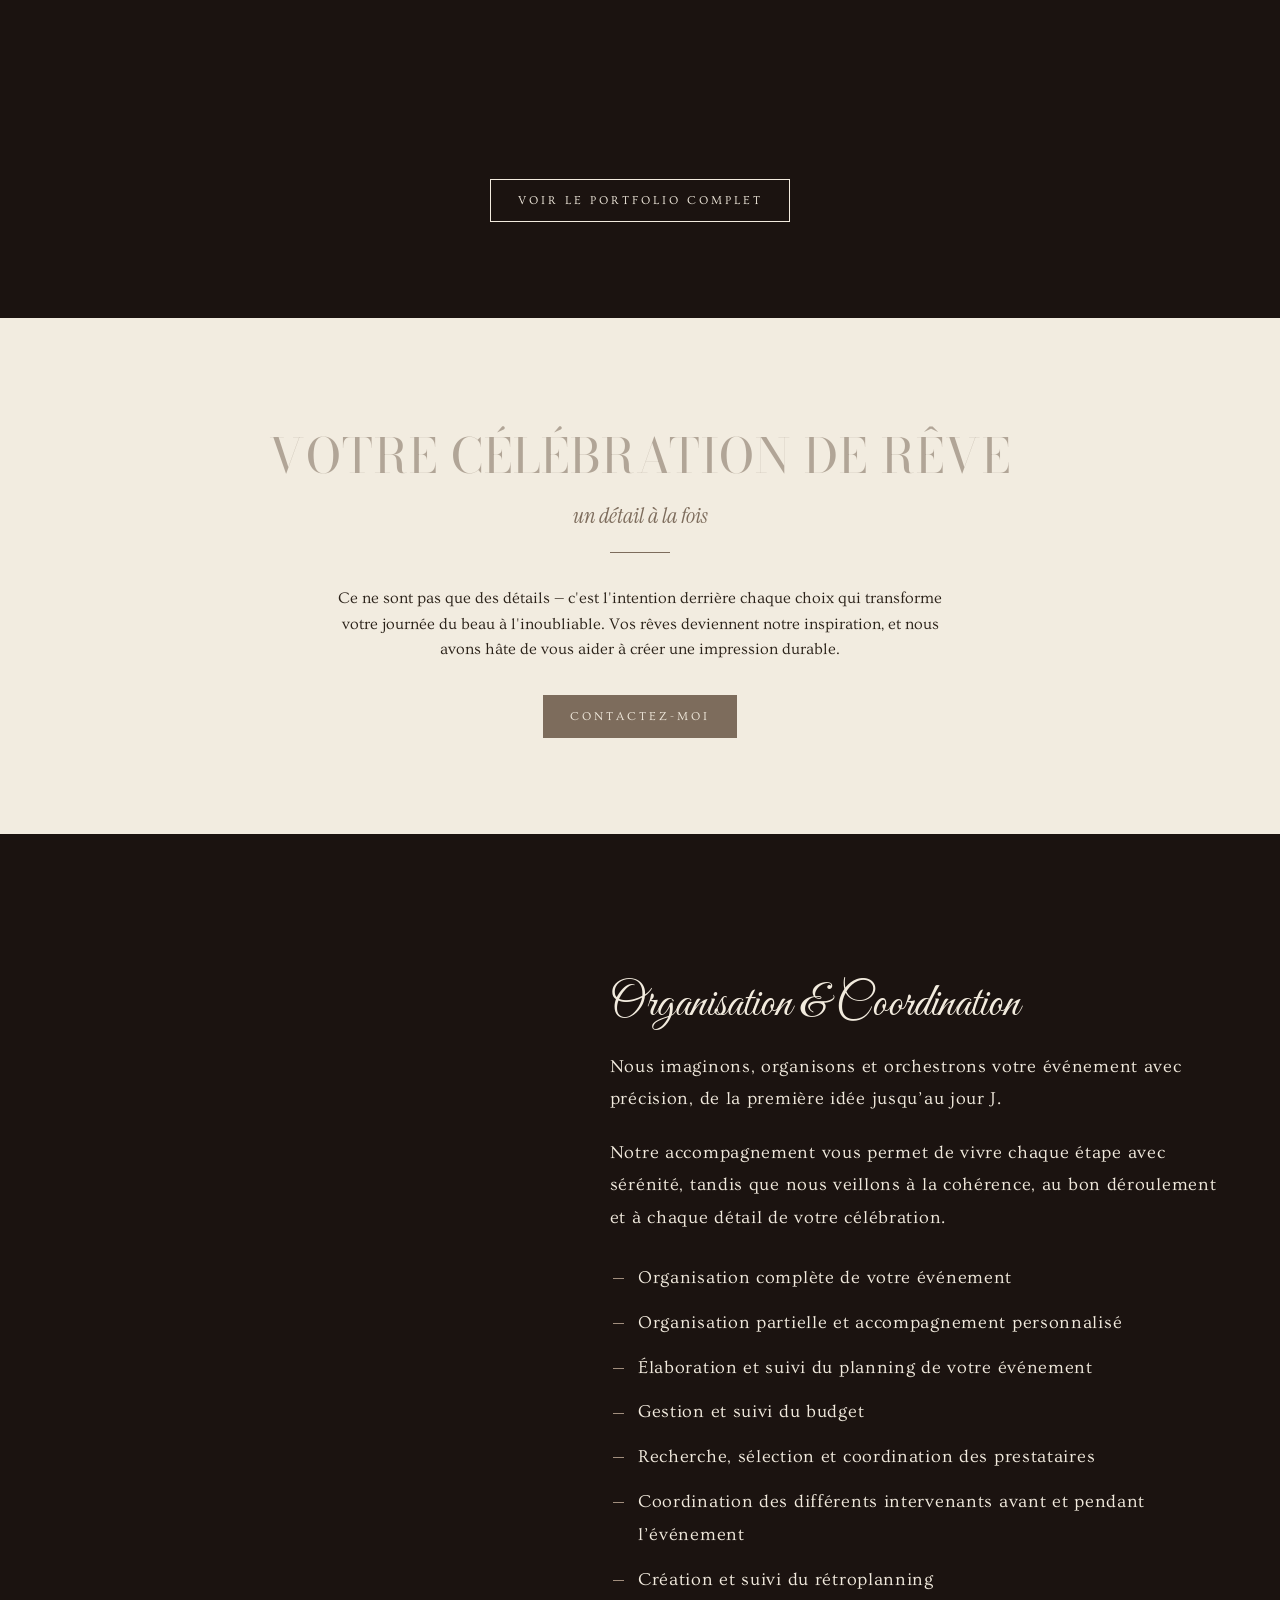
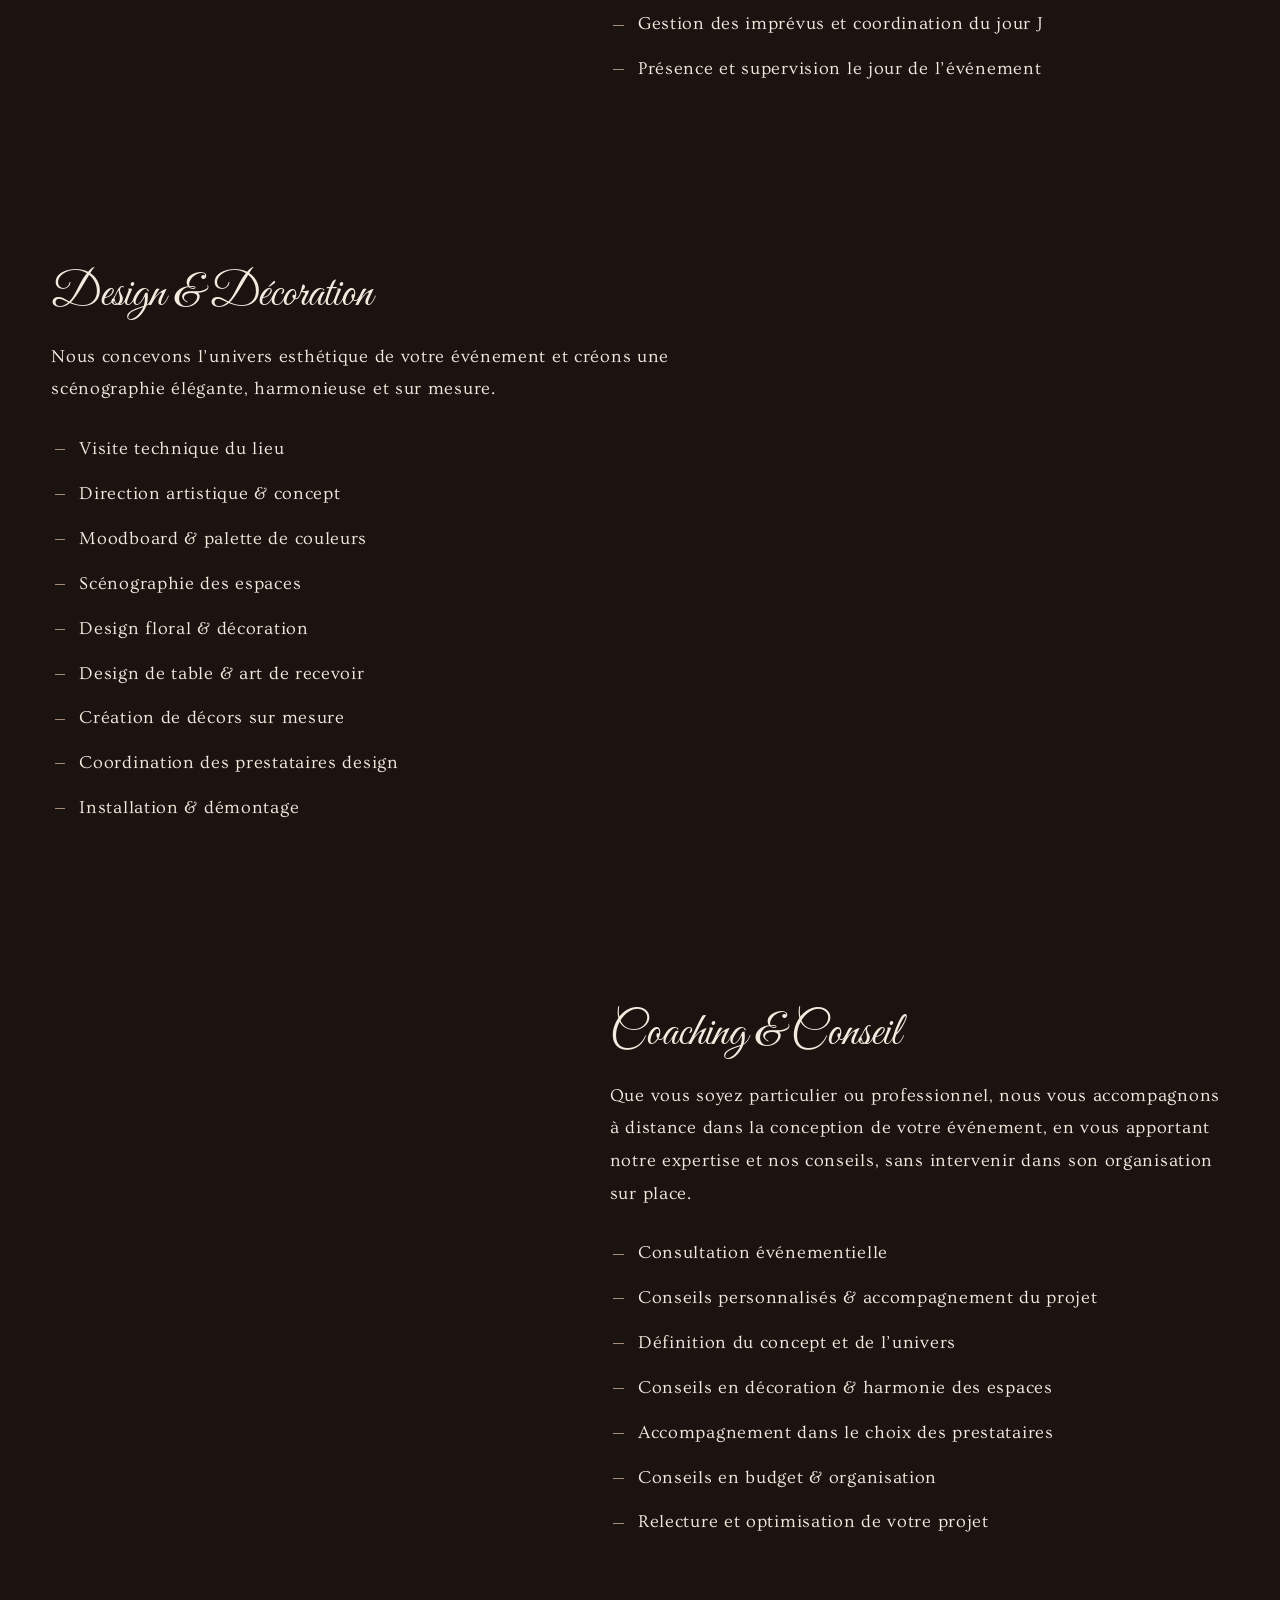
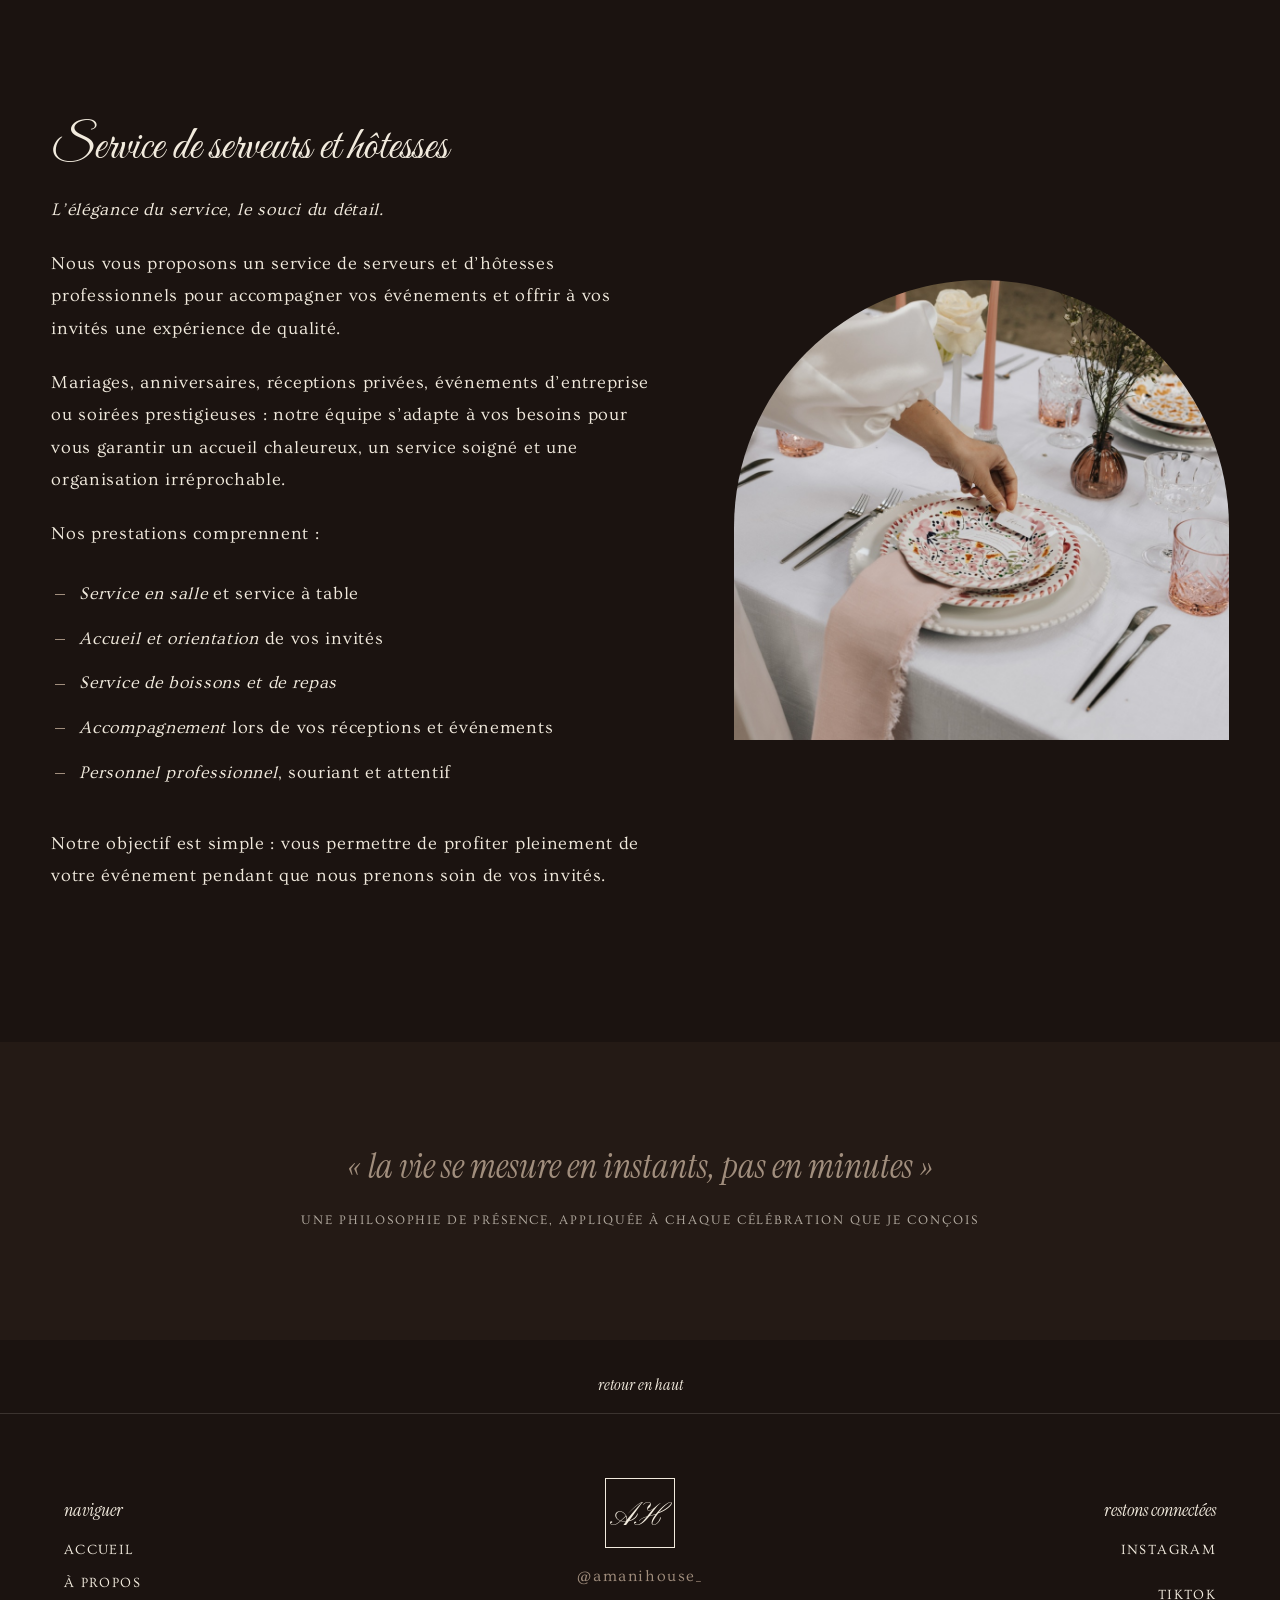
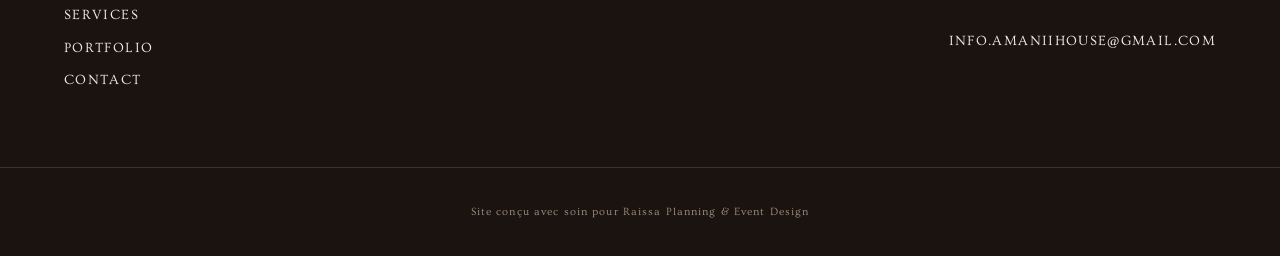
==== commit 56b7b424: "Remove En savoir plus link from services section Co-Authored-By: Claude Opus 5.5 <noreply@anthropic." ====
--- a/index.html
+++ b/index.html
@@ -8,7 +8,7 @@
 <link rel="preconnect" href="https://fonts.googleapis.com">
 <link rel="preconnect" href="https://fonts.gstatic.com" crossorigin>
 <link href="https://fonts.googleapis.com/css2?family=Bodoni+Moda:ital,opsz,wght@0,6..96,400;0,6..96,500;1,6..96,400&family=Ovo&family=Instrument+Serif:ital@0;1&family=Pinyon+Script&family=Great+Vibes&family=Montserrat:wght@300;400&display=swap" rel="stylesheet">
-<link rel="stylesheet" href="css/style.css?v=26" />
+<link rel="stylesheet" href="css/style.css?v=27" />
 </head>
 <body>
 
@@ -191,7 +191,6 @@
         <li>Gestion des imprévus et coordination du jour J</li>
         <li>Présence et supervision le jour de l’événement</li>
       </ul>
-      <a href="contact.html" class="link-underline">En savoir plus</a>
     </div>
   </div>
 
--- a/css/style.css
+++ b/css/style.css
@@ -672,6 +672,9 @@
 .form-submit:disabled { opacity: 0.6; cursor: default; }
 .form-success { text-align: center; padding: 2rem 0; }
 .form-success .script-line { font-size: 2.4rem; }
+.calendly-intro { margin-top: 2.5rem; }
+.calendly-embed { margin-top: 1rem; }
+.calendly-embed.is-loaded { min-width: 320px; height: 700px; }
 
 /* ---------- Responsive ---------- */
 @media (max-width: 900px) {
